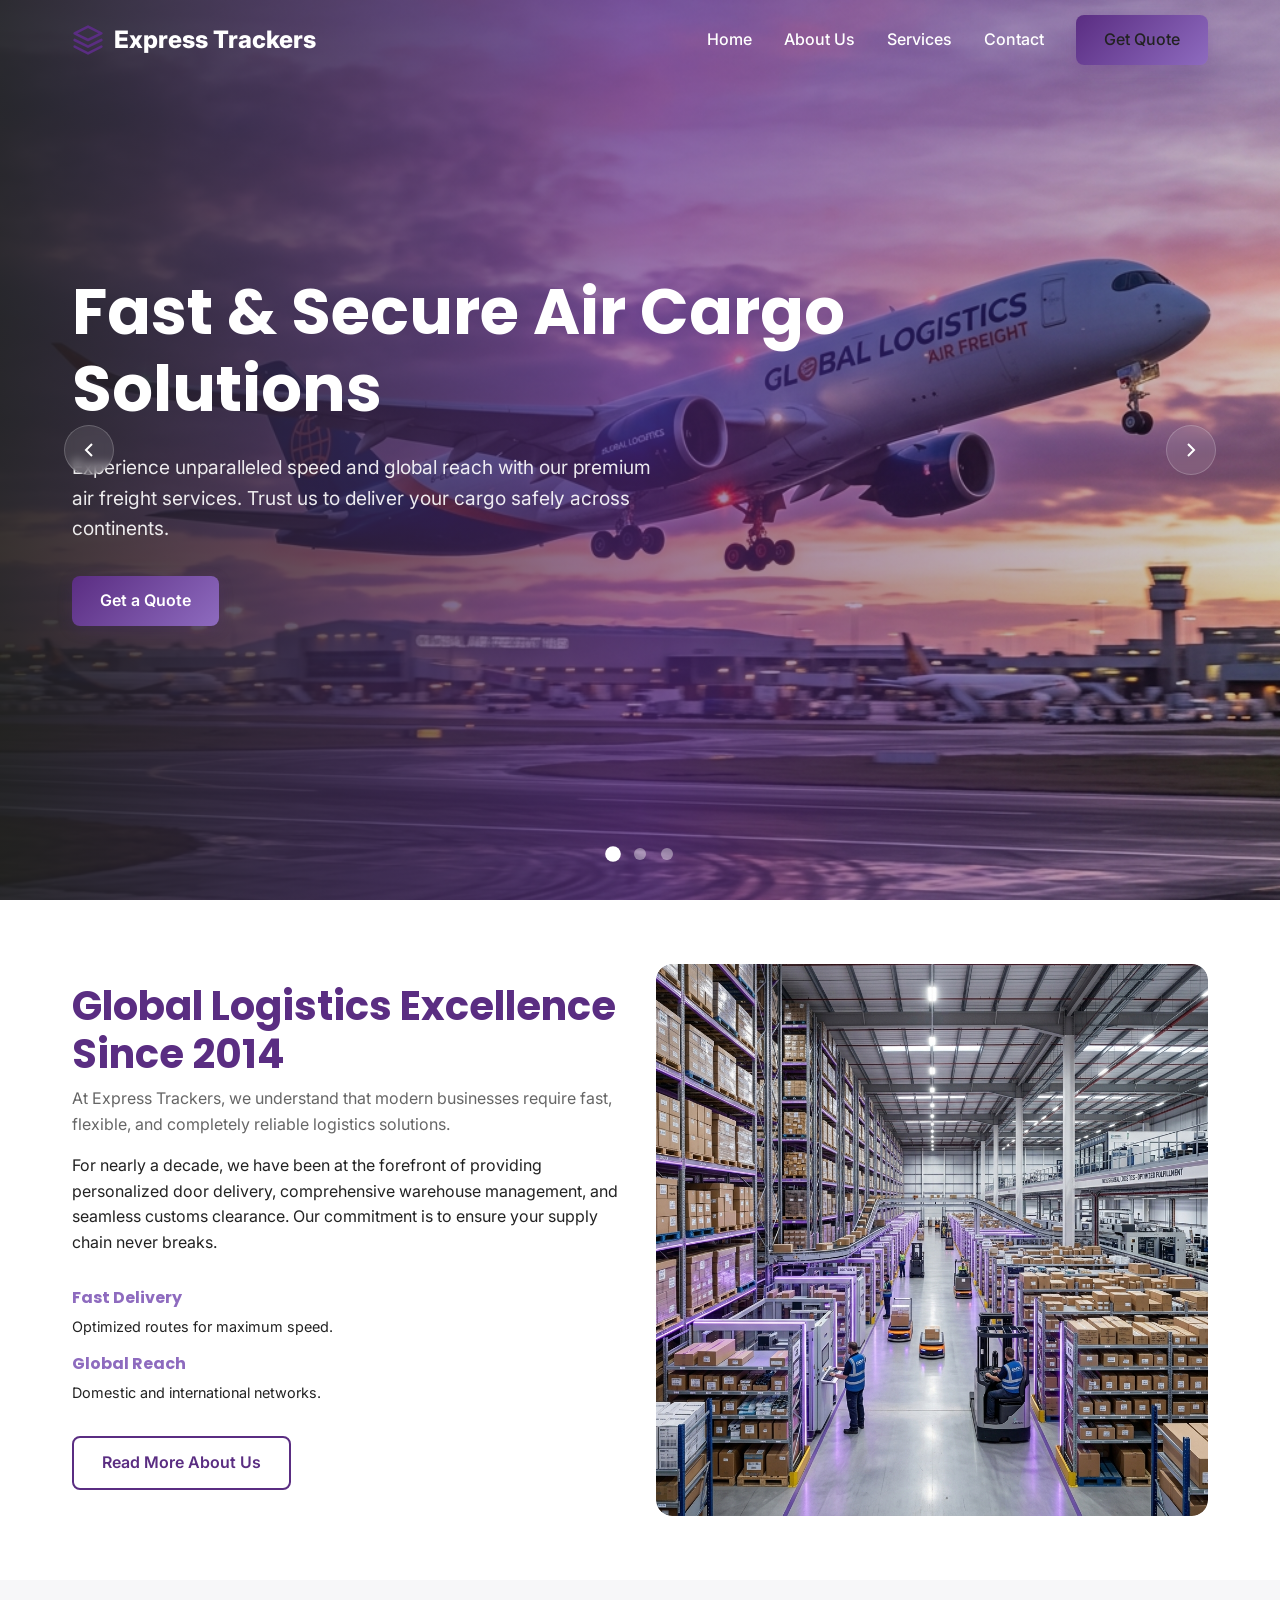
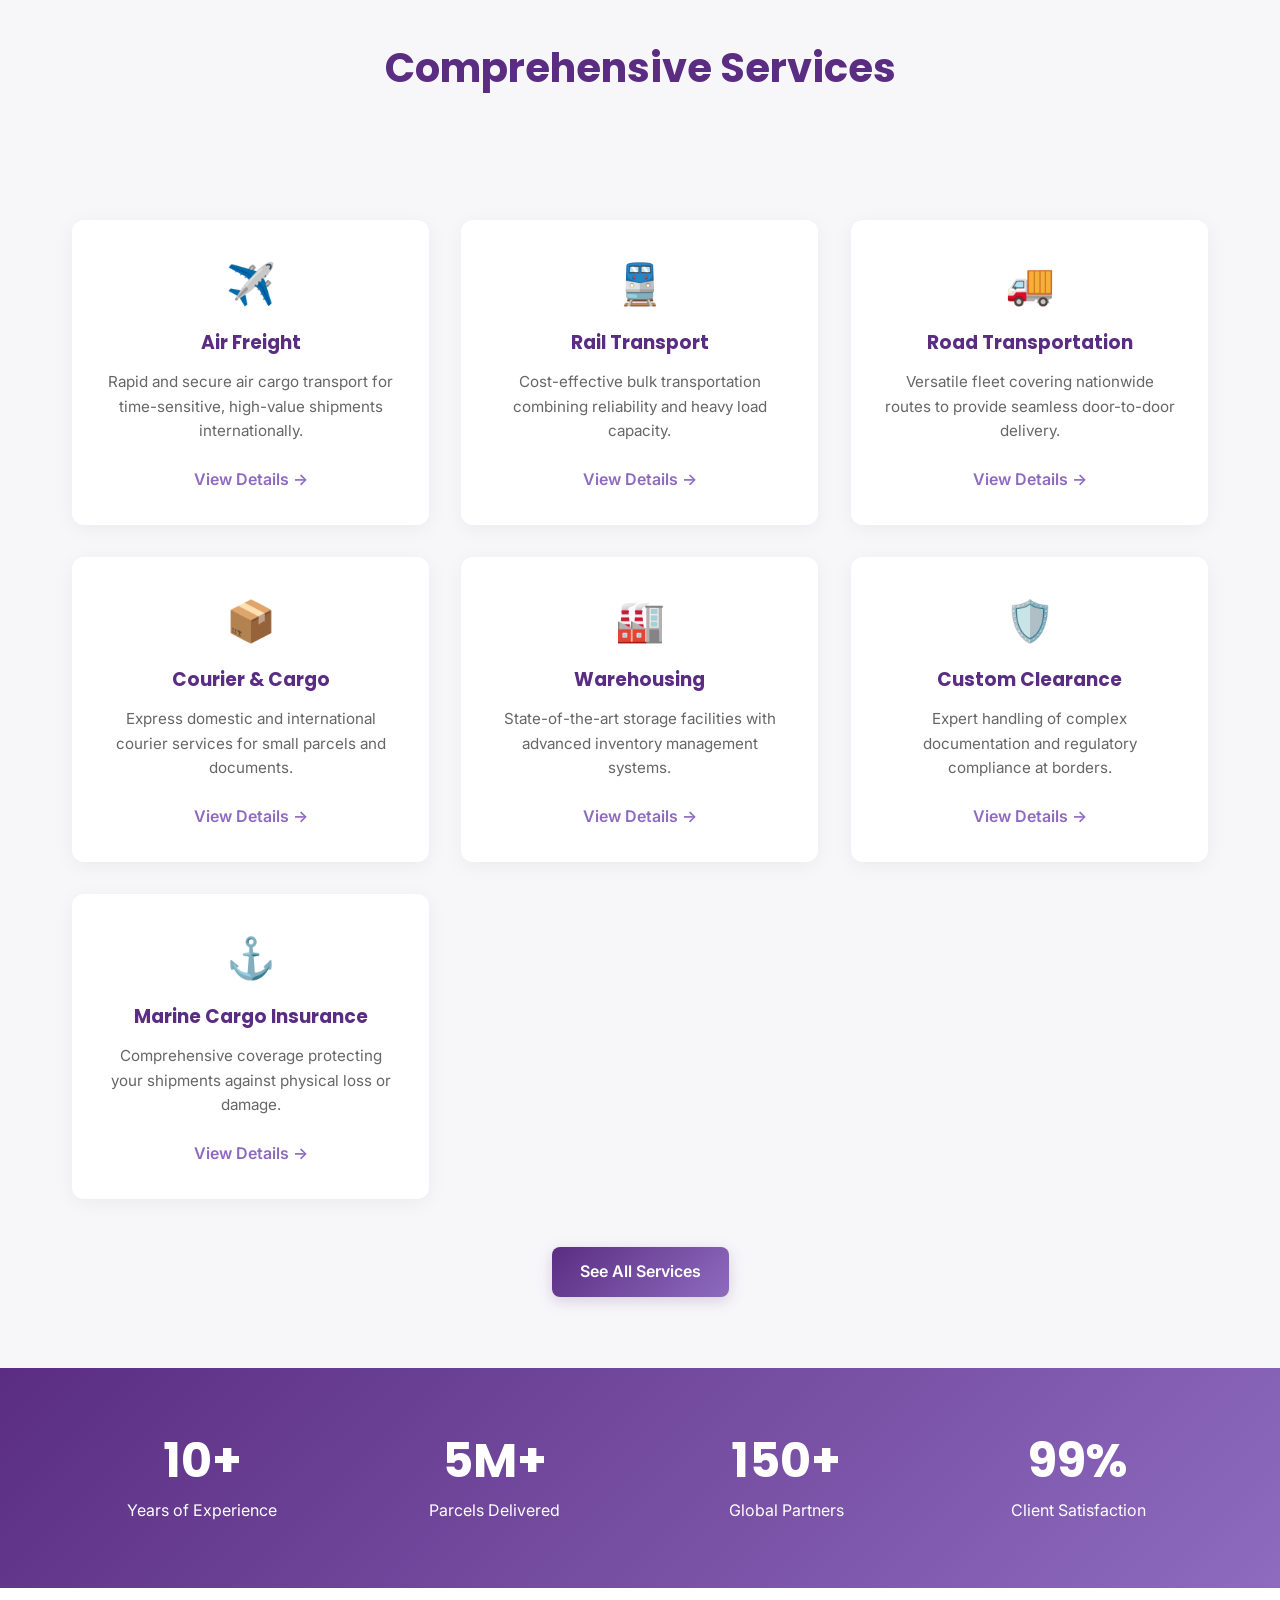
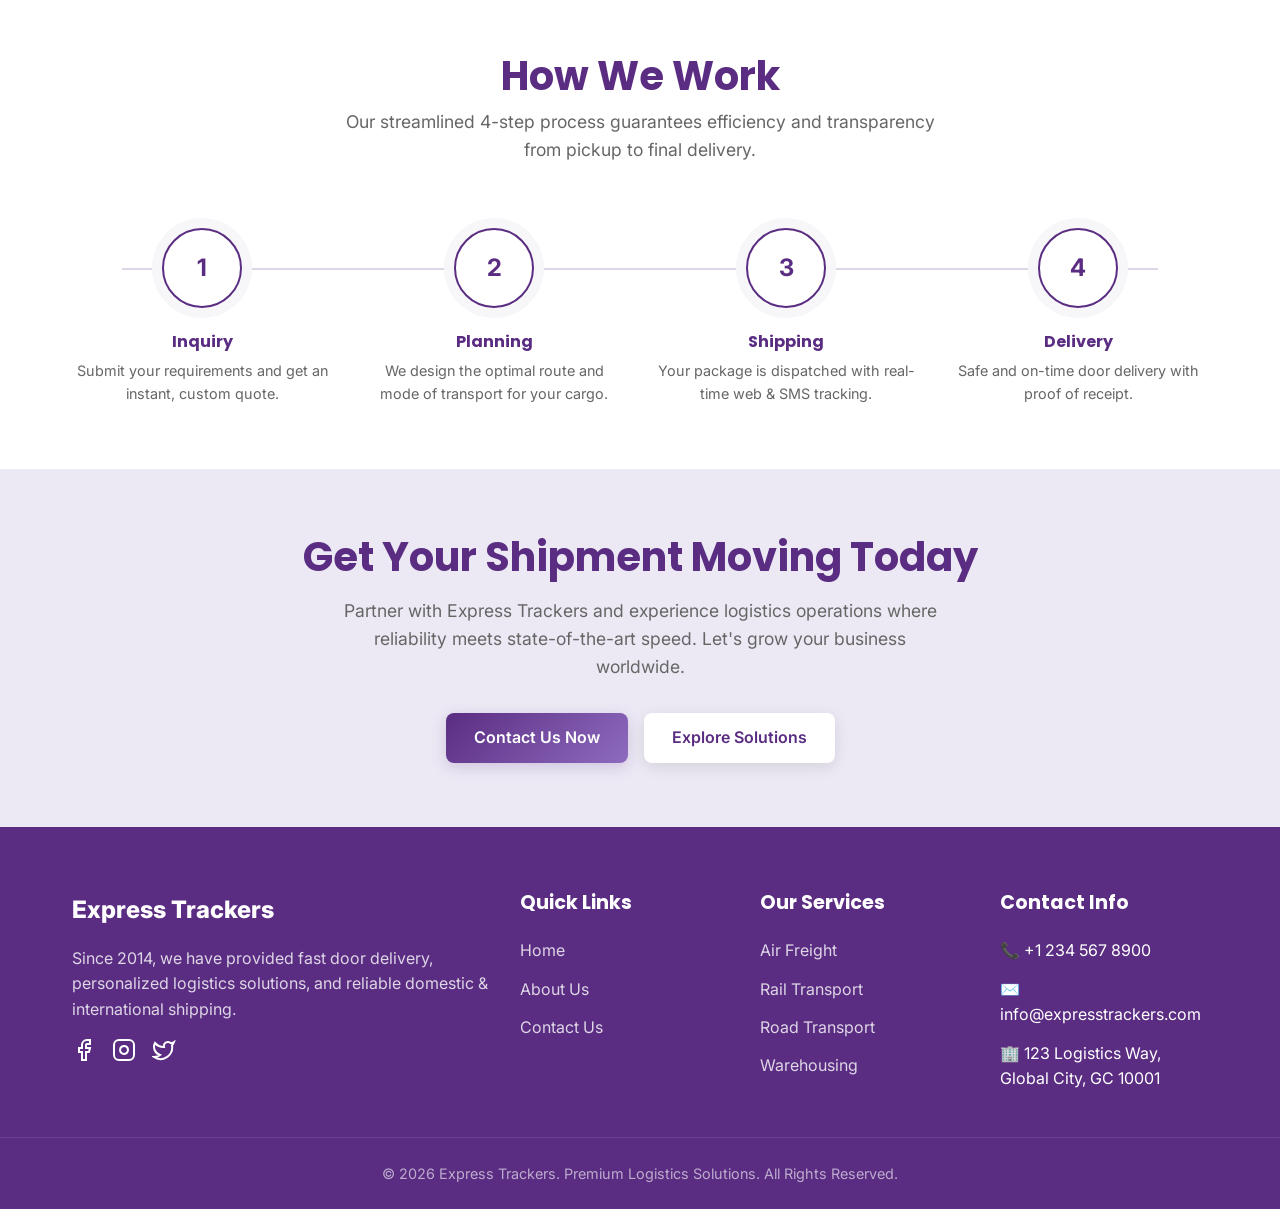
==== index.html @ b06d5b4d "feat: implement core design system, navigation, and scroll animation framework across new project pa" ====
<!DOCTYPE html>
<html lang="en">
<head>
    <meta charset="UTF-8">
    <meta name="viewport" content="width=device-width, initial-scale=1.0">
    <title>Express Trackers | Premium Logistics Solutions</title>
    <!-- CSS -->
    <link rel="stylesheet" href="css/design-system.css">
    <link rel="stylesheet" href="css/animations.css">
    <style>
        /* Home Specific Styles */
        .hero-section {
            position: relative;
            height: 100vh;
            min-height: 600px;
            overflow: hidden;
            background-color: var(--text-dark);
        }
        .hero-bg {
            position: absolute;
            top: 0;
            left: 0;
            width: 100%;
            height: 100%;
        }
        .hero-bg::after {
            content: '';
            position: absolute;
            top: 0;
            left: 0;
            width: 100%;
            height: 100%;
            background: linear-gradient(90deg, rgba(34, 34, 34, 0.9) 0%, rgba(90, 45, 130, 0.6) 50%, rgba(34, 34, 34, 0.2) 100%);
        }
        .hero-bg img {
            width: 100%;
            height: 100%;
            object-fit: cover;
        }
        .hero-content {
            position: relative;
            z-index: 10;
            height: 100%;
            display: flex;
            align-items: center;
            color: var(--white);
        }
        .hero-content h1 {
            font-size: 4rem;
            color: var(--white);
            margin-bottom: 1.5rem;
            max-width: 800px;
        }
        .hero-content p {
            font-size: 1.2rem;
            max-width: 600px;
            margin-bottom: 2rem;
            color: rgba(255,255,255,0.9);
        }
        .cta-group {
            display: flex;
            gap: 1rem;
        }
        /* Slider Controls */
        .slider-controls {
            position: absolute;
            bottom: 40px;
            left: 50%;
            transform: translateX(-50%);
            z-index: 20;
            display: flex;
            gap: 15px;
            align-items: center;
        }
        .slider-dot {
            width: 12px;
            height: 12px;
            border-radius: 50%;
            background: rgba(255, 255, 255, 0.4);
            cursor: pointer;
            transition: var(--transition);
        }
        .slider-dot.active, .slider-dot:hover {
            background: var(--white);
            transform: scale(1.3);
        }
        .slider-nav {
            position: absolute;
            top: 50%;
            transform: translateY(-50%);
            z-index: 20;
            width: 100%;
            display: flex;
            justify-content: space-between;
            padding: 0 5%;
            pointer-events: none;
        }
        .slider-nav button {
            pointer-events: auto;
            background: rgba(255, 255, 255, 0.1);
            backdrop-filter: blur(5px);
            border: 1px solid rgba(255,255,255,0.2);
            color: white;
            width: 50px;
            height: 50px;
            border-radius: 50%;
            cursor: pointer;
            display: flex;
            align-items: center;
            justify-content: center;
            transition: var(--transition);
        }
        .slider-nav button:hover {
            background: var(--primary);
            border-color: var(--primary);
        }
        /* Service Grid Override */
        .service-icon {
            font-size: 2.5rem;
            color: var(--secondary);
            margin-bottom: 1rem;
        }
        /* Process Section */
        .process-grid {
            display: grid;
            grid-template-columns: repeat(4, 1fr);
            gap: 2rem;
            position: relative;
        }
        .process-grid::before {
            content: '';
            position: absolute;
            top: 40px;
            left: 50px;
            right: 50px;
            height: 2px;
            background: rgba(90, 45, 130, 0.2);
            z-index: 0;
            display: none;
        }
        @media(min-width: 992px) { .process-grid::before { display: block; } }
        .process-step {
            position: relative;
            z-index: 1;
            text-align: center;
        }
        .process-num {
            width: 80px;
            height: 80px;
            background: var(--white);
            border: 2px solid var(--primary);
            color: var(--primary);
            border-radius: 50%;
            display: flex;
            align-items: center;
            justify-content: center;
            font-size: 1.5rem;
            font-weight: 700;
            margin: 0 auto 1.5rem;
            box-shadow: 0 0 0 10px var(--bg-color);
            transition: var(--transition);
        }
        .process-step:hover .process-num {
            background: var(--primary);
            color: var(--white);
            transform: scale(1.1);
        }
        
        /* Stats Section */
        .stats-section {
            background: var(--accent-gradient);
            color: var(--white);
            padding: 4rem 0;
        }
        .stat-item h3 {
            color: var(--white);
            font-size: 3rem;
            margin-bottom: 0.5rem;
        }
        
        /* Quick Track Bar */
        .quick-track {
            background: var(--white);
            border-radius: var(--radius-md);
            padding: 2rem;
            box-shadow: var(--shadow-hover);
            transform: translateY(-50%);
            position: relative;
            z-index: 100;
            display: flex;
            align-items: center;
            gap: 1.5rem;
            justify-content: space-between;
        }
        .quick-track-content { flex: 1; }
        .quick-track h3 { margin-bottom: 0; font-size: 1.5rem; }
        .quick-track-form {
            flex: 2;
            display: flex;
            gap: 1rem;
        }
        .quick-track-form input { margin-bottom: 0; }
        
        @media (max-width: 768px) {
            .hero-content h1 { font-size: 2.5rem; }
            .quick-track { flex-direction: column; transform: translateY(0); margin-top: 2rem; }
            .quick-track-form { width: 100%; flex-direction: column; }
            .process-grid { grid-template-columns: 1fr; }
        }
    </style>
</head>
<body class="home-page">

    <!-- Header injected by JS -->

    <!-- Hero Slider -->
    <section class="hero-section">
        <!-- Slide 1 -->
        <div class="hero-slide active">
            <div class="hero-bg">
                <img src="assets/hero_air.png" alt="Air Freight Cargo">
            </div>
            <div class="container hero-content">
                <div class="hero-text-box">
                    <h1>Fast & Secure Air Cargo Solutions</h1>
                    <p>Experience unparalleled speed and global reach with our premium air freight services. Trust us to deliver your cargo safely across continents.</p>
                    <div class="cta-group">
                        <a href="contact.html" class="btn btn-primary">Get a Quote</a>
                        <!-- <a href="tracking.html" class="btn btn-outline" style="color:white; border-color:white;">Track Shipment</a> -->
                    </div>
                </div>
            </div>
        </div>
        
        <!-- Slide 2 -->
        <div class="hero-slide">
            <div class="hero-bg">
                <img src="assets/hero_rail.png" alt="Rail Transport Container Train">
            </div>
            <div class="container hero-content">
                <div class="hero-text-box">
                    <h1>Efficient Rail Container Transport</h1>
                    <p>Cost-effective and sustainable bulk transport. Our extensive rail network ensures your goods reach their destination reliably.</p>
                    <div class="cta-group">
                        <a href="contact.html" class="btn btn-primary">Get a Quote</a>
                        <a href="services.html" class="btn btn-outline" style="color:white; border-color:white;">Our Services</a>
                    </div>
                </div>
            </div>
        </div>
        
        <!-- Slide 3 -->
        <div class="hero-slide">
            <div class="hero-bg">
                <img src="assets/hero_surface.png" alt="Fleet of Trucks">
            </div>
            <div class="container hero-content">
                <div class="hero-text-box">
                    <h1>Reliable Nationwide Road Delivery</h1>
                    <p>Modern fleets equipped with real-time tracking providing seamless door-to-door delivery across the country.</p>
                    <div class="cta-group">
                        <a href="contact.html" class="btn btn-primary">Get a Quote</a>
                        <a href="about.html" class="btn btn-outline" style="color:white; border-color:white;">Learn More</a>
                    </div>
                </div>
            </div>
        </div>

        <div class="slider-nav">
            <button class="slider-prev">
                <svg width="24" height="24" viewBox="0 0 24 24" fill="none" stroke="currentColor" stroke-width="2"><polyline points="15 18 9 12 15 6"></polyline></svg>
            </button>
            <button class="slider-next">
                <svg width="24" height="24" viewBox="0 0 24 24" fill="none" stroke="currentColor" stroke-width="2"><polyline points="9 18 15 12 9 6"></polyline></svg>
            </button>
        </div>

        <div class="slider-controls">
            <div class="slider-dot active"></div>
            <div class="slider-dot"></div>
            <div class="slider-dot"></div>
        </div>
    </section>

    <!-- Quick Track Section (Commented Out for Now)
    <div class="container">
        <div class="quick-track reveal fade-up">
            <div class="quick-track-content">
                <h3 style="color: var(--primary);">Track Your Shipment</h3>
                <p>Enter your Tracking ID to get real-time updates.</p>
            </div>
            <form action="tracking.html" method="GET" class="quick-track-form">
                <input type="text" name="id" class="form-control" placeholder="Enter Tracking Number e.g. ET123456789" required>
                <button type="submit" class="btn btn-primary">Track Now</button>
            </form>
        </div>
    </div>
    -->

    <!-- About Preview -->
    <section class="section section-bg-white" id="about">
        <div class="container grid grid-2" style="align-items: center;">
            <div class="reveal slide-in-left">
                <h2 class="section-title">Global Logistics Excellence Since 2014</h2>
                <p style="margin-bottom: 1rem; color: var(--text-muted);">At Express Trackers, we understand that modern businesses require fast, flexible, and completely reliable logistics solutions.</p>
                <p style="margin-bottom: 2rem;">For nearly a decade, we have been at the forefront of providing personalized door delivery, comprehensive warehouse management, and seamless customs clearance. Our commitment is to ensure your supply chain never breaks.</p>
                <div class="grid grid-2" style="margin-bottom: 2rem; gap: 1rem;">
                    <div>
                        <h4 style="color: var(--secondary); margin-bottom: 0.5rem;">Fast Delivery</h4>
                        <p style="font-size: 0.9rem;">Optimized routes for maximum speed.</p>
                    </div>
                    <div>
                        <h4 style="color: var(--secondary); margin-bottom: 0.5rem;">Global Reach</h4>
                        <p style="font-size: 0.9rem;">Domestic and international networks.</p>
                    </div>
                </div>
                <a href="about.html" class="btn btn-outline">Read More About Us</a>
            </div>
            <div class="reveal slide-in-right img-zoom-container" style="border-radius: var(--radius-lg);">
                <img src="assets/service_warehouse.png" alt="Warehouse Operations" style="border-radius: var(--radius-lg); box-shadow: var(--shadow-soft);">
            </div>
        </div>
    </section>

    <!-- Services Grid -->
    <section class="section" id="services">
        <div class="container text-center">
            <h2 class="section-title reveal fade-up">Comprehensive Services</h2>
            <p class="section-subtitle reveal fade-up">We offer a wide array of logistics solutions tailored to match the unique demands of your supply chain.</p>
            
            <div class="grid grid-3">
                <!-- Service Card 1 -->
                <div class="card hover-lift reveal fade-up delay-100">
                    <div class="service-icon">✈️</div>
                    <h3>Air Freight</h3>
                    <p style="color: var(--text-muted); margin-bottom: 1.5rem; font-size: 0.95rem;">Rapid and secure air cargo transport for time-sensitive, high-value shipments internationally.</p>
                    <a href="service-detail.html?service=air" style="color: var(--secondary); font-weight: 600;">View Details &rarr;</a>
                </div>
                <!-- Service Card 2 -->
                <div class="card hover-lift reveal fade-up delay-200">
                    <div class="service-icon">🚆</div>
                    <h3>Rail Transport</h3>
                    <p style="color: var(--text-muted); margin-bottom: 1.5rem; font-size: 0.95rem;">Cost-effective bulk transportation combining reliability and heavy load capacity.</p>
                    <a href="service-detail.html?service=rail" style="color: var(--secondary); font-weight: 600;">View Details &rarr;</a>
                </div>
                <!-- Service Card 3 -->
                <div class="card hover-lift reveal fade-up delay-300">
                    <div class="service-icon">🚚</div>
                    <h3>Road Transportation</h3>
                    <p style="color: var(--text-muted); margin-bottom: 1.5rem; font-size: 0.95rem;">Versatile fleet covering nationwide routes to provide seamless door-to-door delivery.</p>
                    <a href="service-detail.html?service=road" style="color: var(--secondary); font-weight: 600;">View Details &rarr;</a>
                </div>
                <!-- Service Card 4 -->
                <div class="card hover-lift reveal fade-up delay-100">
                    <div class="service-icon">📦</div>
                    <h3>Courier & Cargo</h3>
                    <p style="color: var(--text-muted); margin-bottom: 1.5rem; font-size: 0.95rem;">Express domestic and international courier services for small parcels and documents.</p>
                    <a href="service-detail.html?service=courier" style="color: var(--secondary); font-weight: 600;">View Details &rarr;</a>
                </div>
                <!-- Service Card 5 -->
                <div class="card hover-lift reveal fade-up delay-200">
                    <div class="service-icon">🏭</div>
                    <h3>Warehousing</h3>
                    <p style="color: var(--text-muted); margin-bottom: 1.5rem; font-size: 0.95rem;">State-of-the-art storage facilities with advanced inventory management systems.</p>
                    <a href="service-detail.html?service=warehousing" style="color: var(--secondary); font-weight: 600;">View Details &rarr;</a>
                </div>
                <!-- Service Card 6 -->
                <div class="card hover-lift reveal fade-up delay-300">
                    <div class="service-icon">🛡️</div>
                    <h3>Custom Clearance</h3>
                    <p style="color: var(--text-muted); margin-bottom: 1.5rem; font-size: 0.95rem;">Expert handling of complex documentation and regulatory compliance at borders.</p>
                    <a href="service-detail.html?service=customs" style="color: var(--secondary); font-weight: 600;">View Details &rarr;</a>
                </div>
                
                <!-- Service Card 7 -->
                <div class="card hover-lift reveal fade-up delay-100">
                    <div class="service-icon">⚓</div>
                    <h3>Marine Cargo Insurance</h3>
                    <p style="color: var(--text-muted); margin-bottom: 1.5rem; font-size: 0.95rem;">Comprehensive coverage protecting your shipments against physical loss or damage.</p>
                    <a href="service-detail.html?service=insurance" style="color: var(--secondary); font-weight: 600;">View Details &rarr;</a>
                </div>
            </div>
            
            <div class="reveal fade-up" style="margin-top: 3rem;">
                <a href="services.html" class="btn btn-primary">See All Services</a>
            </div>
        </div>
    </section>

    <!-- Stats Section -->
    <section class="stats-section text-center">
        <div class="container grid grid-4">
            <div class="stat-item reveal fade-up delay-100">
                <h3>10+</h3>
                <p>Years of Experience</p>
            </div>
            <div class="stat-item reveal fade-up delay-200">
                <h3>5M+</h3>
                <p>Parcels Delivered</p>
            </div>
            <div class="stat-item reveal fade-up delay-300">
                <h3>150+</h3>
                <p>Global Partners</p>
            </div>
            <div class="stat-item reveal fade-up delay-400">
                <h3>99%</h3>
                <p>Client Satisfaction</p>
            </div>
        </div>
    </section>

    <!-- Process -->
    <section class="section section-bg-white" id="process">
        <div class="container text-center">
            <h2 class="section-title reveal fade-up">How We Work</h2>
            <p class="section-subtitle reveal fade-up">Our streamlined 4-step process guarantees efficiency and transparency from pickup to final delivery.</p>
            
            <div class="process-grid">
                <div class="process-step reveal fade-up delay-100">
                    <div class="process-num">1</div>
                    <h4 style="margin-bottom: 0.5rem;">Inquiry</h4>
                    <p style="color: var(--text-muted); font-size: 0.9rem;">Submit your requirements and get an instant, custom quote.</p>
                </div>
                <div class="process-step reveal fade-up delay-200">
                    <div class="process-num">2</div>
                    <h4 style="margin-bottom: 0.5rem;">Planning</h4>
                    <p style="color: var(--text-muted); font-size: 0.9rem;">We design the optimal route and mode of transport for your cargo.</p>
                </div>
                <div class="process-step reveal fade-up delay-300">
                    <div class="process-num">3</div>
                    <h4 style="margin-bottom: 0.5rem;">Shipping</h4>
                    <p style="color: var(--text-muted); font-size: 0.9rem;">Your package is dispatched with real-time web & SMS tracking.</p>
                </div>
                <div class="process-step reveal fade-up delay-400">
                    <div class="process-num">4</div>
                    <h4 style="margin-bottom: 0.5rem;">Delivery</h4>
                    <p style="color: var(--text-muted); font-size: 0.9rem;">Safe and on-time door delivery with proof of receipt.</p>
                </div>
            </div>
        </div>
    </section>

    <!-- Final CTA -->
    <section class="section" style="background: rgba(142, 107, 191, 0.1);">
        <div class="container text-center reveal fade-up">
            <h2 style="font-size: 2.5rem; margin-bottom: 1rem;">Get Your Shipment Moving Today</h2>
            <p style="color: var(--text-muted); max-width: 600px; margin: 0 auto 2rem; font-size: 1.1rem;">
                Partner with Express Trackers and experience logistics operations where reliability meets state-of-the-art speed. Let's grow your business worldwide.
            </p>
            <div class="cta-group" style="justify-content: center;">
                <a href="contact.html" class="btn btn-primary">Contact Us Now</a>
                <a href="services.html" class="btn btn-white">Explore Solutions</a>
            </div>
        </div>
    </section>

    <!-- Scripts -->
    <script src="components/nav-footer.js"></script>
    <script src="js/animations.js"></script>
    <script src="js/slider.js"></script>
    <script src="js/main.js"></script>
</body>
</html>
---- css/design-system.css ----
/* css/design-system.css */

@import url('https://fonts.googleapis.com/css2?family=Inter:wght@300;400;500;600;700;800&family=Poppins:wght@400;500;600;700&display=swap');

:root {
  /* Colors */
  --primary: #5A2D82;
  --primary-light: #703c9d;
  --secondary: #8E6BBF;
  --bg-color: #F7F7F9;
  --text-dark: #222222;
  --text-muted: #666666;
  --white: #ffffff;
  --accent-gradient: linear-gradient(135deg, #5A2D82, #8E6BBF);
  
  /* Layout & Spacing */
  --container-width: 1200px;
  --spacing-sm: 0.5rem;
  --spacing-md: 1rem;
  --spacing-lg: 2rem;
  --spacing-xl: 4rem;
  --radius-sm: 8px;
  --radius-md: 12px;
  --radius-lg: 16px;
  
  /* Shadows & Transitions */
  --shadow-soft: 0 4px 20px rgba(0, 0, 0, 0.05);
  --shadow-hover: 0 10px 30px rgba(90, 45, 130, 0.15);
  --transition: all 0.3s cubic-bezier(0.25, 0.8, 0.25, 1);
}

/* Base Reset */
* {
  margin: 0;
  padding: 0;
  box-sizing: border-box;
}

body {
  font-family: 'Inter', sans-serif;
  color: var(--text-dark);
  background-color: var(--bg-color);
  line-height: 1.6;
}

h1, h2, h3, h4, h5, h6 {
  font-family: 'Poppins', sans-serif;
  font-weight: 700;
  line-height: 1.2;
  margin-bottom: var(--spacing-md);
  color: var(--primary);
}

a {
  text-decoration: none;
  color: inherit;
  transition: var(--transition);
}

ul {
  list-style: none;
}

img {
  max-width: 100%;
  height: auto;
  display: block;
}

/* Layout Utilities */
.container {
  max-width: var(--container-width);
  margin: 0 auto;
  padding: 0 var(--spacing-lg);
}

.section {
  padding: var(--spacing-xl) 0;
}

.section-bg-white {
  background-color: var(--white);
}

.text-center {
  text-align: center;
}

/* Typography Utilities */
.section-title {
  font-size: 2.5rem;
  margin-bottom: var(--spacing-sm);
  position: relative;
  display: inline-block;
}

.section-subtitle {
  color: var(--text-muted);
  font-size: 1.1rem;
  max-width: 600px;
  margin: 0 auto var(--spacing-xl);
}

/* Components */
.btn {
  display: inline-block;
  padding: 12px 28px;
  border-radius: var(--radius-sm);
  font-weight: 600;
  font-family: 'Inter', sans-serif;
  cursor: pointer;
  transition: var(--transition);
  border: none;
  text-align: center;
}

.btn-primary {
  background: var(--accent-gradient);
  color: var(--white);
  box-shadow: 0 4px 15px rgba(90, 45, 130, 0.2);
}

.btn-primary:hover {
  transform: translateY(-2px);
  box-shadow: 0 8px 25px rgba(90, 45, 130, 0.3);
}

.btn-outline {
  background: transparent;
  color: var(--primary);
  border: 2px solid var(--primary);
}

.btn-outline:hover {
  background: var(--primary);
  color: var(--white);
}

.btn-white {
  background: var(--white);
  color: var(--primary);
  box-shadow: 0 4px 15px rgba(0, 0, 0, 0.1);
}

.btn-white:hover {
  transform: translateY(-2px);
  box-shadow: 0 8px 25px rgba(0, 0, 0, 0.15);
}

/* Cards */
.card {
  background: var(--white);
  border-radius: var(--radius-md);
  padding: var(--spacing-lg);
  box-shadow: var(--shadow-soft);
  transition: var(--transition);
  height: max-content;
}

.card:hover {
  transform: translateY(-5px);
  box-shadow: var(--shadow-hover);
}

/* Form Elements */
.form-control {
  width: 100%;
  padding: 14px 20px;
  border: 1px solid #e0e0e0;
  border-radius: var(--radius-sm);
  font-family: 'Inter', sans-serif;
  font-size: 1rem;
  transition: var(--transition);
  background: var(--bg-color);
}

.form-control:focus {
  outline: none;
  border-color: var(--secondary);
  box-shadow: 0 0 0 3px rgba(142, 107, 191, 0.1);
  background: var(--white);
}

/* Grid System */
.grid {
  display: grid;
  gap: var(--spacing-lg);
}

.grid-2 { grid-template-columns: repeat(auto-fit, minmax(300px, 1fr)); }
.grid-3 { grid-template-columns: repeat(auto-fit, minmax(280px, 1fr)); }
.grid-4 { grid-template-columns: repeat(auto-fit, minmax(240px, 1fr)); }

/* Header & Nav */
header {
  position: fixed;
  top: 0;
  left: 0;
  width: 100%;
  z-index: 1000;
  transition: var(--transition);
  background: var(--white);
  backdrop-filter: blur(10px);
  box-shadow: var(--shadow-soft);
}

.nav-container {
  display: flex;
  justify-content: space-between;
  align-items: center;
  height: 80px;
}

.logo {
  font-size: 1.5rem;
  font-weight: 800;
  color: var(--primary);
  display: flex;
  align-items: center;
  gap: 10px;
}

.nav-links {
  display: flex;
  gap: 2rem;
  align-items: center;
}

.nav-links a {
  font-weight: 500;
  color: var(--text-dark);
}

.nav-links a:hover, .nav-links a.active {
  color: var(--primary);
}

.mobile-menu-btn {
  display: none;
  font-size: 1.5rem;
  cursor: pointer;
  color: var(--primary);
}

/* Footer */
footer {
  background-color: var(--primary);
  color: var(--white);
  padding: var(--spacing-xl) 0 0;
}

.footer-grid {
  display: grid;
  grid-template-columns: 2fr 1fr 1fr 1fr;
  gap: 2rem;
  margin-bottom: 2rem;
}

.footer-col h4 {
  color: var(--white);
  margin-bottom: 1.5rem;
  font-size: 1.2rem;
}

.footer-col p {
  color: rgba(255,255,255,0.8);
  margin-bottom: 1rem;
}

.footer-links li {
  margin-bottom: 0.8rem;
}

.footer-links a {
  color: rgba(255,255,255,0.8);
}

.footer-links a:hover {
  color: var(--white);
  padding-left: 5px;
}

.footer-bottom {
  text-align: center;
  padding: 1.5rem 0;
  border-top: 1px solid rgba(255,255,255,0.1);
  color: rgba(255,255,255,0.6);
  font-size: 0.9rem;
}

/* Navigation tweaks for dark hero sections */
body.home-page header:not(.scrolled) {
  background: transparent !important;
  box-shadow: none !important;
  backdrop-filter: none !important;
}
body.home-page header:not(.scrolled) .nav-links a:not(.btn) {
  color: var(--white) !important;
}
body.home-page header:not(.scrolled) .logo {
  color: var(--white) !important;
}
body.home-page header:not(.scrolled) .mobile-menu-btn {
  color: var(--white) !important;
}

/* Explicitly enforce scrolled state */
header.scrolled {
  background-color: var(--white) !important;
  box-shadow: var(--shadow-soft) !important;
}
body.home-page header.scrolled .nav-links a:not(.btn) {
  color: var(--text-dark) !important;
}
body.home-page header.scrolled .nav-links a:not(.btn):hover {
  color: var(--primary) !important;
}
body.home-page header.scrolled .logo {
  color: var(--primary) !important;
}
body.home-page header.scrolled .mobile-menu-btn {
  color: var(--primary) !important;
}

/* Responsive */
@media (max-width: 992px) {
  .footer-grid { grid-template-columns: 1fr 1fr; }
}

@media (max-width: 768px) {
  .nav-links {
    position: fixed;
    top: 80px;
    left: -100%;
    width: 100%;
    height: calc(100vh - 80px);
    background: var(--white);
    flex-direction: column;
    align-items: center;
    justify-content: center;
    transition: 0.4s ease;
    gap: 2rem;
    font-size: 1.2rem;
  }
  .nav-links.active { left: 0; }
  .mobile-menu-btn { display: block; }
  .footer-grid { grid-template-columns: 1fr; }
}
---- css/animations.css ----
/* css/animations.css */

/* Reveal Animations */
.reveal {
  opacity: 0;
  visibility: hidden;
  will-change: opacity, transform;
}

.reveal.active {
  opacity: 1;
  visibility: visible;
}

.fade-up {
  transform: translateY(40px);
  transition: opacity 0.8s cubic-bezier(0.25, 0.8, 0.25, 1), 
              transform 0.8s cubic-bezier(0.25, 0.8, 0.25, 1);
}

.fade-up.active {
  transform: translateY(0);
}

.slide-in-left {
  transform: translateX(-40px);
  transition: opacity 0.8s cubic-bezier(0.25, 0.8, 0.25, 1), 
              transform 0.8s cubic-bezier(0.25, 0.8, 0.25, 1);
}

.slide-in-left.active {
  transform: translateX(0);
}

.slide-in-right {
  transform: translateX(40px);
  transition: opacity 0.8s cubic-bezier(0.25, 0.8, 0.25, 1), 
              transform 0.8s cubic-bezier(0.25, 0.8, 0.25, 1);
}

.slide-in-right.active {
  transform: translateX(0);
}

/* Add delays for grid items */
.delay-100 { transition-delay: 100ms; }
.delay-200 { transition-delay: 200ms; }
.delay-300 { transition-delay: 300ms; }
.delay-400 { transition-delay: 400ms; }
.delay-500 { transition-delay: 500ms; }

/* Float Animation */
@keyframes float {
  0% { transform: translateY(0px); }
  50% { transform: translateY(-15px); }
  100% { transform: translateY(0px); }
}

.animate-float {
  animation: float 6s ease-in-out infinite;
}

/* Button Ripple & Glow Hover */
.btn {
  position: relative;
  overflow: hidden;
}

.btn::after {
  content: '';
  position: absolute;
  top: 50%;
  left: 50%;
  width: 5px;
  height: 5px;
  background: rgba(255, 255, 255, 0.5);
  opacity: 0;
  border-radius: 100%;
  transform: scale(1, 1) translate(-50%, -50%);
  transform-origin: 50% 50%;
}

@keyframes ripple {
  0% {
    transform: scale(0, 0);
    opacity: 0.5;
  }
  100% {
    transform: scale(100, 100);
    opacity: 0;
  }
}

.btn:active::after {
  animation: ripple 0.6s ease-out;
}

/* Hero Slider Animations */
@keyframes zoomInOut {
  0% { transform: scale(1); }
  50% { transform: scale(1.05); }
  100% { transform: scale(1); }
}

.hero-slide {
  position: absolute;
  top: 0;
  left: 0;
  width: 100%;
  height: 100%;
  opacity: 0;
  transition: opacity 0.8s ease-in-out;
  z-index: 1;
}

.hero-slide.active {
  opacity: 1;
  z-index: 2;
}

.hero-slide.active .hero-bg img {
  animation: zoomInOut 10s ease-in-out infinite;
}

.hero-content h1, .hero-content p, .hero-content .cta-group {
  opacity: 0;
  transform: translateY(30px);
  transition: all 0.8s cubic-bezier(0.25, 0.8, 0.25, 1);
}

.hero-slide.active .hero-content h1 {
  opacity: 1;
  transform: translateY(0);
  transition-delay: 0.2s;
}

.hero-slide.active .hero-content p {
  opacity: 1;
  transform: translateY(0);
  transition-delay: 0.4s;
}

.hero-slide.active .hero-content .cta-group {
  opacity: 1;
  transform: translateY(0);
  transition-delay: 0.6s;
}

/* Card Hover List Effect */
.hover-lift {
  transition: transform 0.3s ease, box-shadow 0.3s ease;
}

.hover-lift:hover {
  transform: translateY(-8px);
  box-shadow: 0 15px 30px rgba(90, 45, 130, 0.15);
}

/* Image Scale on Hover (for service cards) */
.img-zoom-container {
  overflow: hidden;
  border-radius: var(--radius-sm);
}

.img-zoom-container img {
  transition: transform 0.5s ease;
}

.card:hover .img-zoom-container img {
  transform: scale(1.1);
}
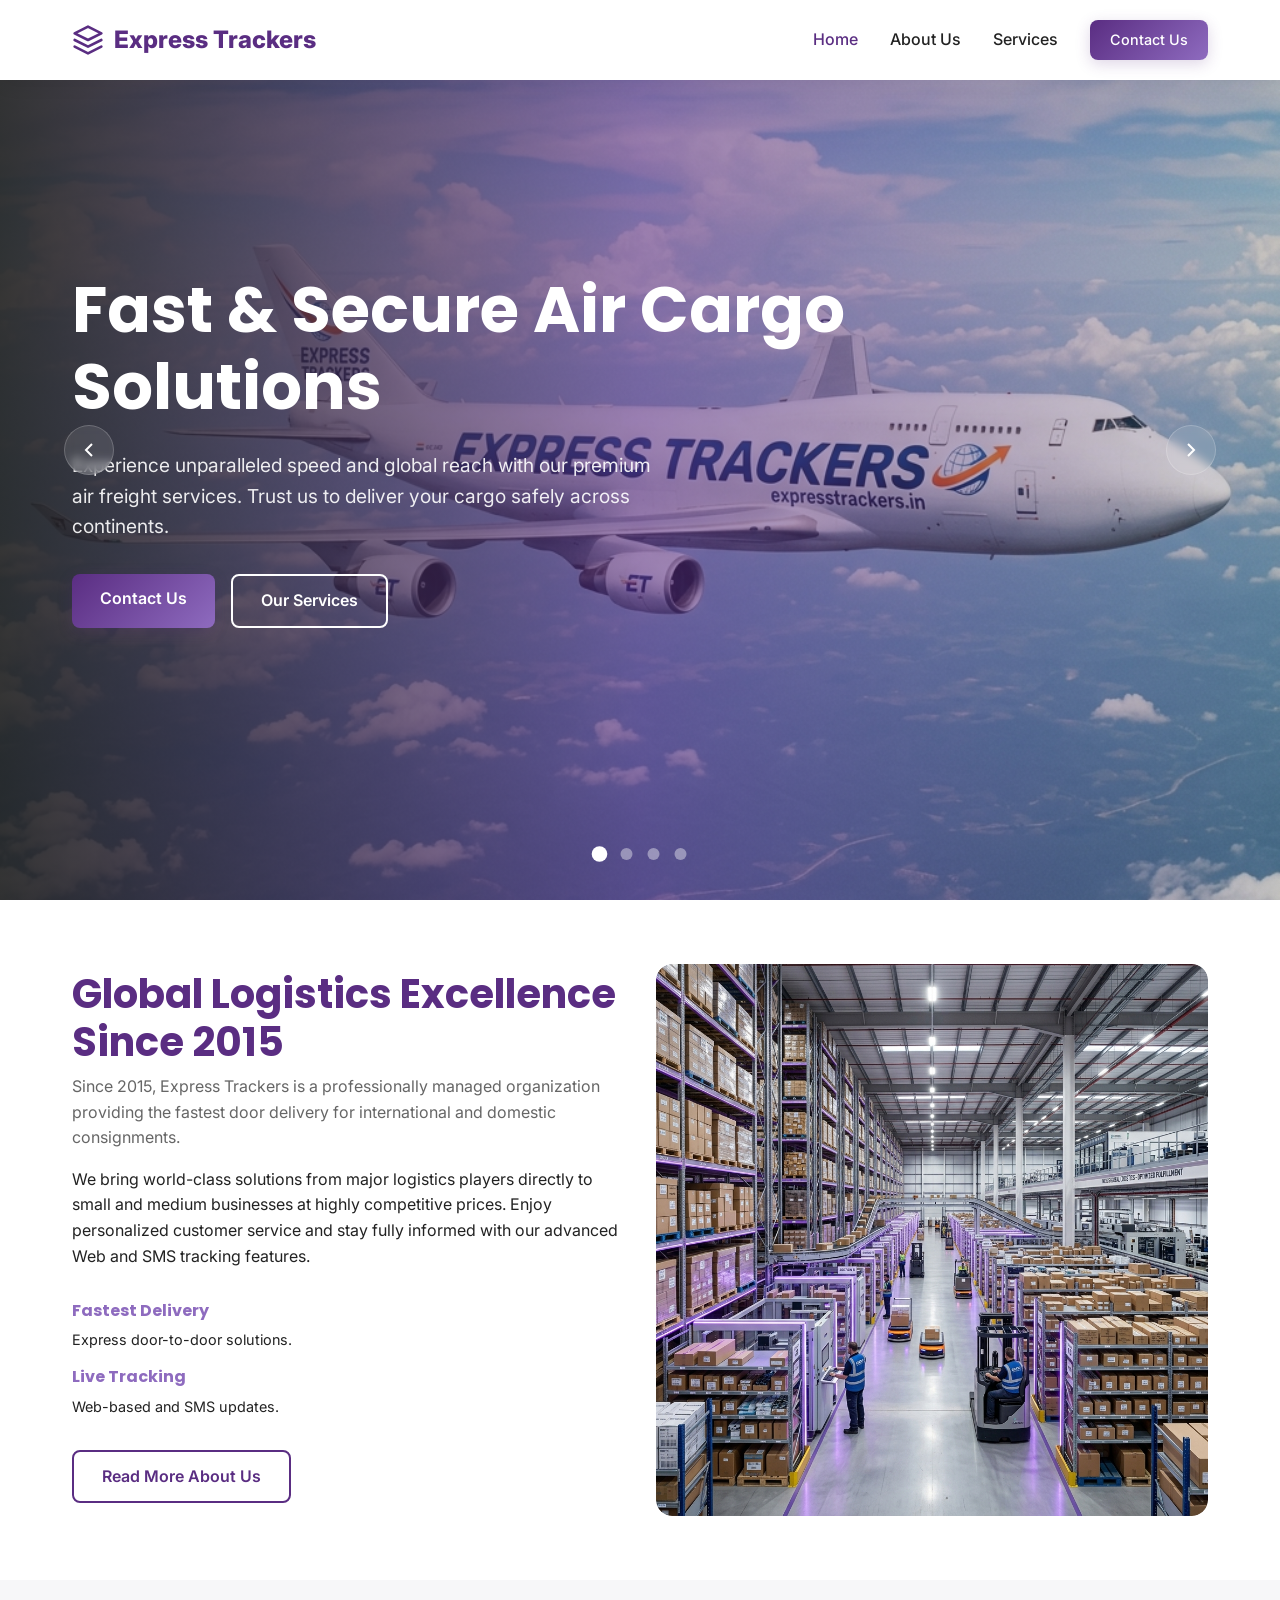
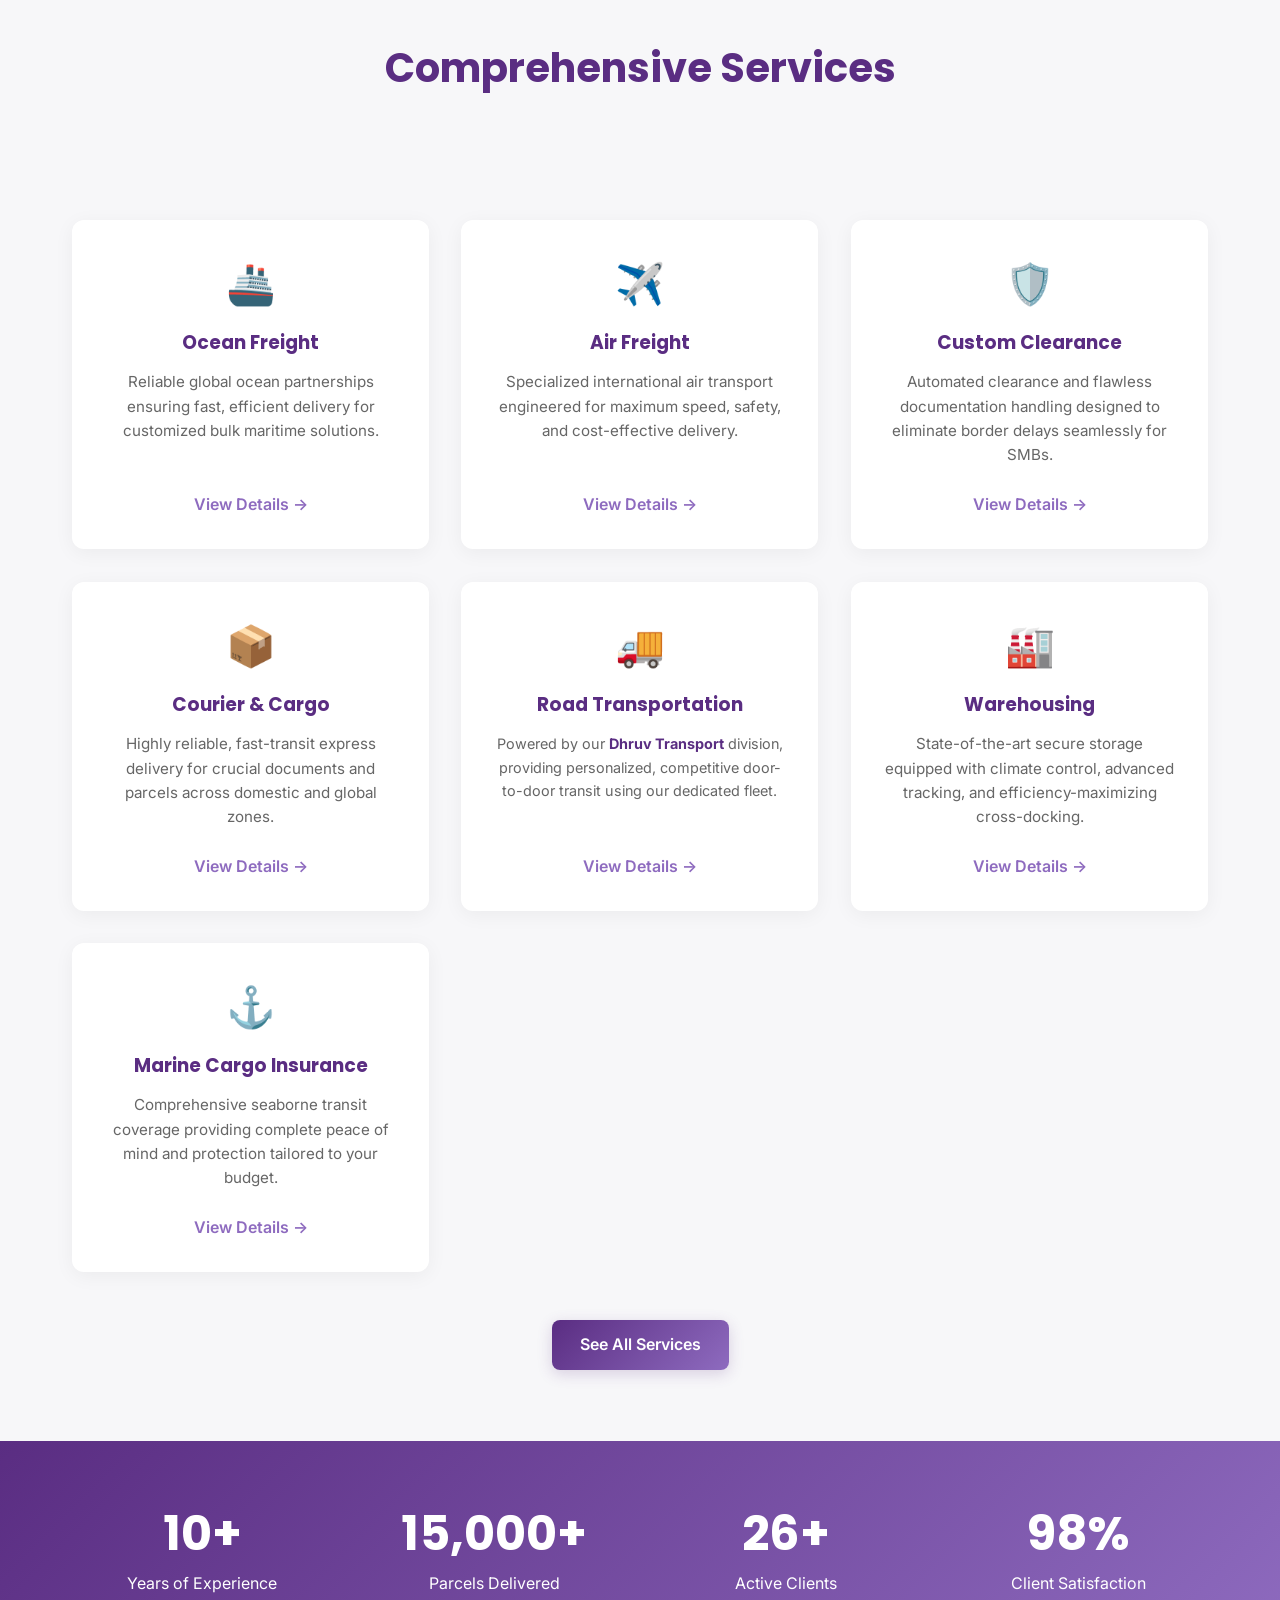
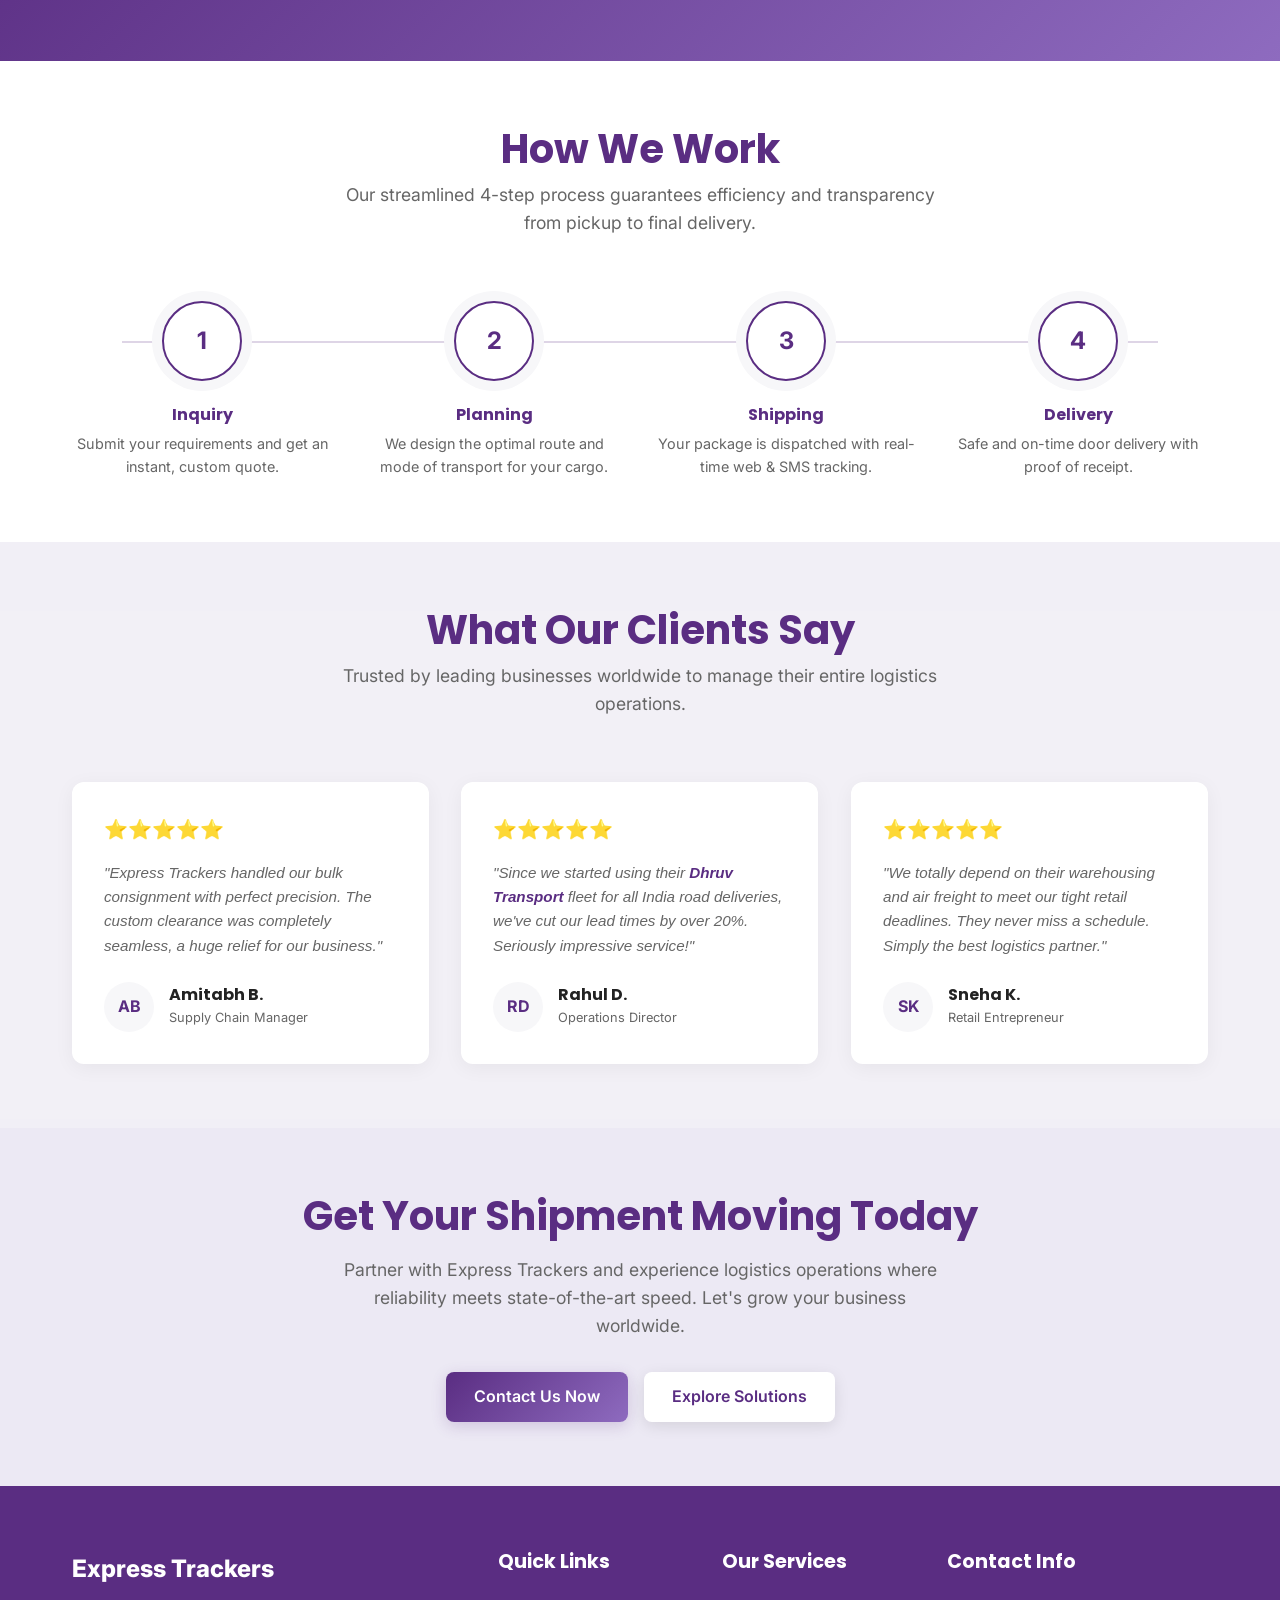
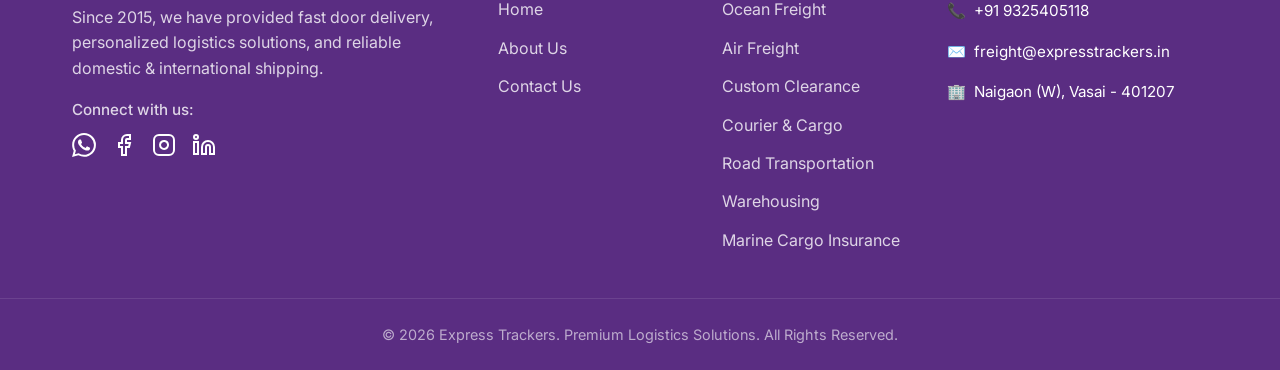
==== commit c0d21a0f: "feat: update contact information, add social links, and improve layout formatting across site pages" ====
--- a/index.html
+++ b/index.html
@@ -1,5 +1,6 @@
 <!DOCTYPE html>
 <html lang="en">
+
 <head>
     <meta charset="UTF-8">
     <meta name="viewport" content="width=device-width, initial-scale=1.0">
@@ -16,6 +17,7 @@
             overflow: hidden;
             background-color: var(--text-dark);
         }
+
         .hero-bg {
             position: absolute;
             top: 0;
@@ -23,6 +25,7 @@
             width: 100%;
             height: 100%;
         }
+
         .hero-bg::after {
             content: '';
             position: absolute;
@@ -32,11 +35,13 @@
             height: 100%;
             background: linear-gradient(90deg, rgba(34, 34, 34, 0.9) 0%, rgba(90, 45, 130, 0.6) 50%, rgba(34, 34, 34, 0.2) 100%);
         }
+
         .hero-bg img {
             width: 100%;
             height: 100%;
             object-fit: cover;
         }
+
         .hero-content {
             position: relative;
             z-index: 10;
@@ -45,22 +50,26 @@
             align-items: center;
             color: var(--white);
         }
+
         .hero-content h1 {
             font-size: 4rem;
             color: var(--white);
             margin-bottom: 1.5rem;
             max-width: 800px;
         }
+
         .hero-content p {
             font-size: 1.2rem;
             max-width: 600px;
             margin-bottom: 2rem;
-            color: rgba(255,255,255,0.9);
-        }
+            color: rgba(255, 255, 255, 0.9);
+        }
+
         .cta-group {
             display: flex;
             gap: 1rem;
         }
+
         /* Slider Controls */
         .slider-controls {
             position: absolute;
@@ -72,6 +81,7 @@
             gap: 15px;
             align-items: center;
         }
+
         .slider-dot {
             width: 12px;
             height: 12px;
@@ -80,10 +90,13 @@
             cursor: pointer;
             transition: var(--transition);
         }
-        .slider-dot.active, .slider-dot:hover {
+
+        .slider-dot.active,
+        .slider-dot:hover {
             background: var(--white);
             transform: scale(1.3);
         }
+
         .slider-nav {
             position: absolute;
             top: 50%;
@@ -95,11 +108,12 @@
             padding: 0 5%;
             pointer-events: none;
         }
+
         .slider-nav button {
             pointer-events: auto;
             background: rgba(255, 255, 255, 0.1);
             backdrop-filter: blur(5px);
-            border: 1px solid rgba(255,255,255,0.2);
+            border: 1px solid rgba(255, 255, 255, 0.2);
             color: white;
             width: 50px;
             height: 50px;
@@ -110,16 +124,19 @@
             justify-content: center;
             transition: var(--transition);
         }
+
         .slider-nav button:hover {
             background: var(--primary);
             border-color: var(--primary);
         }
+
         /* Service Grid Override */
         .service-icon {
             font-size: 2.5rem;
             color: var(--secondary);
             margin-bottom: 1rem;
         }
+
         /* Process Section */
         .process-grid {
             display: grid;
@@ -127,6 +144,7 @@
             gap: 2rem;
             position: relative;
         }
+
         .process-grid::before {
             content: '';
             position: absolute;
@@ -138,12 +156,19 @@
             z-index: 0;
             display: none;
         }
-        @media(min-width: 992px) { .process-grid::before { display: block; } }
+
+        @media(min-width: 992px) {
+            .process-grid::before {
+                display: block;
+            }
+        }
+
         .process-step {
             position: relative;
             z-index: 1;
             text-align: center;
         }
+
         .process-num {
             width: 80px;
             height: 80px;
@@ -160,24 +185,26 @@
             box-shadow: 0 0 0 10px var(--bg-color);
             transition: var(--transition);
         }
+
         .process-step:hover .process-num {
             background: var(--primary);
             color: var(--white);
             transform: scale(1.1);
         }
-        
+
         /* Stats Section */
         .stats-section {
             background: var(--accent-gradient);
             color: var(--white);
             padding: 4rem 0;
         }
+
         .stat-item h3 {
             color: var(--white);
             font-size: 3rem;
             margin-bottom: 0.5rem;
         }
-        
+
         /* Quick Track Bar */
         .quick-track {
             background: var(--white);
@@ -192,23 +219,49 @@
             gap: 1.5rem;
             justify-content: space-between;
         }
-        .quick-track-content { flex: 1; }
-        .quick-track h3 { margin-bottom: 0; font-size: 1.5rem; }
+
+        .quick-track-content {
+            flex: 1;
+        }
+
+        .quick-track h3 {
+            margin-bottom: 0;
+            font-size: 1.5rem;
+        }
+
         .quick-track-form {
             flex: 2;
             display: flex;
             gap: 1rem;
         }
-        .quick-track-form input { margin-bottom: 0; }
-        
+
+        .quick-track-form input {
+            margin-bottom: 0;
+        }
+
         @media (max-width: 768px) {
-            .hero-content h1 { font-size: 2.5rem; }
-            .quick-track { flex-direction: column; transform: translateY(0); margin-top: 2rem; }
-            .quick-track-form { width: 100%; flex-direction: column; }
-            .process-grid { grid-template-columns: 1fr; }
+            .hero-content h1 {
+                font-size: 2.5rem;
+            }
+
+            .quick-track {
+                flex-direction: column;
+                transform: translateY(0);
+                margin-top: 2rem;
+            }
+
+            .quick-track-form {
+                width: 100%;
+                flex-direction: column;
+            }
+
+            .process-grid {
+                grid-template-columns: 1fr;
+            }
         }
     </style>
 </head>
+
 <body class="home-page">
 
     <!-- Header injected by JS -->
@@ -223,15 +276,17 @@
             <div class="container hero-content">
                 <div class="hero-text-box">
                     <h1>Fast & Secure Air Cargo Solutions</h1>
-                    <p>Experience unparalleled speed and global reach with our premium air freight services. Trust us to deliver your cargo safely across continents.</p>
+                    <p>Experience unparalleled speed and global reach with our premium air freight services. Trust us to
+                        deliver your cargo safely across continents.</p>
                     <div class="cta-group">
-                        <a href="contact.html" class="btn btn-primary">Get a Quote</a>
-                        <!-- <a href="tracking.html" class="btn btn-outline" style="color:white; border-color:white;">Track Shipment</a> -->
-                    </div>
-                </div>
-            </div>
-        </div>
-        
+                        <a href="contact.html" class="btn btn-primary">Contact Us</a>
+                        <a href="services.html" class="btn btn-outline" style="color:white; border-color:white;">Our
+                            Services</a>
+                    </div>
+                </div>
+            </div>
+        </div>
+
         <!-- Slide 2 -->
         <div class="hero-slide">
             <div class="hero-bg">
@@ -240,15 +295,17 @@
             <div class="container hero-content">
                 <div class="hero-text-box">
                     <h1>Efficient Rail Container Transport</h1>
-                    <p>Cost-effective and sustainable bulk transport. Our extensive rail network ensures your goods reach their destination reliably.</p>
+                    <p>Cost-effective and highly sustainable bulk transport options. Our extensive rail network ensures
+                        your goods easily reach their final node reliably.</p>
                     <div class="cta-group">
-                        <a href="contact.html" class="btn btn-primary">Get a Quote</a>
-                        <a href="services.html" class="btn btn-outline" style="color:white; border-color:white;">Our Services</a>
-                    </div>
-                </div>
-            </div>
-        </div>
-        
+                        <a href="contact.html" class="btn btn-primary">Contact Us</a>
+                        <a href="services.html" class="btn btn-outline" style="color:white; border-color:white;">Our
+                            Services</a>
+                    </div>
+                </div>
+            </div>
+        </div>
+
         <!-- Slide 3 -->
         <div class="hero-slide">
             <div class="hero-bg">
@@ -257,10 +314,31 @@
             <div class="container hero-content">
                 <div class="hero-text-box">
                     <h1>Reliable Nationwide Road Delivery</h1>
-                    <p>Modern fleets equipped with real-time tracking providing seamless door-to-door delivery across the country.</p>
+                    <p>Modern fleets fully equipped with real-time tracking modules to provide seamless door-to-door
+                        delivery operations anywhere across the country.</p>
                     <div class="cta-group">
-                        <a href="contact.html" class="btn btn-primary">Get a Quote</a>
-                        <a href="about.html" class="btn btn-outline" style="color:white; border-color:white;">Learn More</a>
+                        <a href="contact.html" class="btn btn-primary">Contact Us</a>
+                        <a href="services.html" class="btn btn-outline" style="color:white; border-color:white;">Our
+                            Services</a>
+                    </div>
+                </div>
+            </div>
+        </div>
+
+        <!-- Slide 4 -->
+        <div class="hero-slide">
+            <div class="hero-bg">
+                <img src="assets/hero_ocean.png" alt="Ocean Freight Trade">
+            </div>
+            <div class="container hero-content">
+                <div class="hero-text-box">
+                    <h1>Premium Ocean Freight Solutions</h1>
+                    <p>Cost-effective global sea freight forwarding and dynamic logistics. Our modern fleet ensures bulk
+                        maritime shipments arrive precisely on schedule.</p>
+                    <div class="cta-group">
+                        <a href="contact.html" class="btn btn-primary">Contact Us</a>
+                        <a href="services.html" class="btn btn-outline" style="color:white; border-color:white;">Our
+                            Services</a>
                     </div>
                 </div>
             </div>
@@ -268,15 +346,20 @@
 
         <div class="slider-nav">
             <button class="slider-prev">
-                <svg width="24" height="24" viewBox="0 0 24 24" fill="none" stroke="currentColor" stroke-width="2"><polyline points="15 18 9 12 15 6"></polyline></svg>
+                <svg width="24" height="24" viewBox="0 0 24 24" fill="none" stroke="currentColor" stroke-width="2">
+                    <polyline points="15 18 9 12 15 6"></polyline>
+                </svg>
             </button>
             <button class="slider-next">
-                <svg width="24" height="24" viewBox="0 0 24 24" fill="none" stroke="currentColor" stroke-width="2"><polyline points="9 18 15 12 9 6"></polyline></svg>
+                <svg width="24" height="24" viewBox="0 0 24 24" fill="none" stroke="currentColor" stroke-width="2">
+                    <polyline points="9 18 15 12 9 6"></polyline>
+                </svg>
             </button>
         </div>
 
         <div class="slider-controls">
             <div class="slider-dot active"></div>
+            <div class="slider-dot"></div>
             <div class="slider-dot"></div>
             <div class="slider-dot"></div>
         </div>
@@ -301,23 +384,28 @@
     <section class="section section-bg-white" id="about">
         <div class="container grid grid-2" style="align-items: center;">
             <div class="reveal slide-in-left">
-                <h2 class="section-title">Global Logistics Excellence Since 2014</h2>
-                <p style="margin-bottom: 1rem; color: var(--text-muted);">At Express Trackers, we understand that modern businesses require fast, flexible, and completely reliable logistics solutions.</p>
-                <p style="margin-bottom: 2rem;">For nearly a decade, we have been at the forefront of providing personalized door delivery, comprehensive warehouse management, and seamless customs clearance. Our commitment is to ensure your supply chain never breaks.</p>
+                <h2 class="section-title">Global Logistics Excellence Since 2015</h2>
+                <p style="margin-bottom: 1rem; color: var(--text-muted);">Since 2015, Express Trackers is a
+                    professionally managed organization providing the fastest door delivery for international and
+                    domestic consignments.</p>
+                <p style="margin-bottom: 2rem;">We bring world-class solutions from major logistics players directly to
+                    small and medium businesses at highly competitive prices. Enjoy personalized customer service and
+                    stay fully informed with our advanced Web and SMS tracking features.</p>
                 <div class="grid grid-2" style="margin-bottom: 2rem; gap: 1rem;">
                     <div>
-                        <h4 style="color: var(--secondary); margin-bottom: 0.5rem;">Fast Delivery</h4>
-                        <p style="font-size: 0.9rem;">Optimized routes for maximum speed.</p>
+                        <h4 style="color: var(--secondary); margin-bottom: 0.5rem;">Fastest Delivery</h4>
+                        <p style="font-size: 0.9rem;">Express door-to-door solutions.</p>
                     </div>
                     <div>
-                        <h4 style="color: var(--secondary); margin-bottom: 0.5rem;">Global Reach</h4>
-                        <p style="font-size: 0.9rem;">Domestic and international networks.</p>
+                        <h4 style="color: var(--secondary); margin-bottom: 0.5rem;">Live Tracking</h4>
+                        <p style="font-size: 0.9rem;">Web-based and SMS updates.</p>
                     </div>
                 </div>
                 <a href="about.html" class="btn btn-outline">Read More About Us</a>
             </div>
             <div class="reveal slide-in-right img-zoom-container" style="border-radius: var(--radius-lg);">
-                <img src="assets/service_warehouse.png" alt="Warehouse Operations" style="border-radius: var(--radius-lg); box-shadow: var(--shadow-soft);">
+                <img src="assets/service_warehouse.png" alt="Warehouse Operations"
+                    style="border-radius: var(--radius-lg); box-shadow: var(--shadow-soft);">
             </div>
         </div>
     </section>
@@ -326,61 +414,82 @@
     <section class="section" id="services">
         <div class="container text-center">
             <h2 class="section-title reveal fade-up">Comprehensive Services</h2>
-            <p class="section-subtitle reveal fade-up">We offer a wide array of logistics solutions tailored to match the unique demands of your supply chain.</p>
-            
+            <p class="section-subtitle reveal fade-up">We offer a wide array of logistics solutions tailored to match
+                the unique demands of your supply chain.</p>
+
             <div class="grid grid-3">
                 <!-- Service Card 1 -->
                 <div class="card hover-lift reveal fade-up delay-100">
+                    <div class="service-icon">🚢</div>
+                    <h3>Ocean Freight</h3>
+                    <p style="color: var(--text-muted); margin-bottom: 1.5rem; font-size: 0.95rem;">Reliable global
+                        ocean partnerships ensuring fast, efficient delivery for customized bulk maritime solutions.</p>
+                    <a href="service-detail.html?service=ocean" style="color: var(--secondary); font-weight: 600;">View
+                        Details &rarr;</a>
+                </div>
+                <!-- Service Card 2 -->
+                <div class="card hover-lift reveal fade-up delay-200">
                     <div class="service-icon">✈️</div>
                     <h3>Air Freight</h3>
-                    <p style="color: var(--text-muted); margin-bottom: 1.5rem; font-size: 0.95rem;">Rapid and secure air cargo transport for time-sensitive, high-value shipments internationally.</p>
-                    <a href="service-detail.html?service=air" style="color: var(--secondary); font-weight: 600;">View Details &rarr;</a>
-                </div>
-                <!-- Service Card 2 -->
-                <div class="card hover-lift reveal fade-up delay-200">
-                    <div class="service-icon">🚆</div>
-                    <h3>Rail Transport</h3>
-                    <p style="color: var(--text-muted); margin-bottom: 1.5rem; font-size: 0.95rem;">Cost-effective bulk transportation combining reliability and heavy load capacity.</p>
-                    <a href="service-detail.html?service=rail" style="color: var(--secondary); font-weight: 600;">View Details &rarr;</a>
+                    <p style="color: var(--text-muted); margin-bottom: 1.5rem; font-size: 0.95rem;">Specialized
+                        international air transport engineered for maximum speed, safety, and cost-effective delivery.
+                    </p>
+                    <a href="service-detail.html?service=air" style="color: var(--secondary); font-weight: 600;">View
+                        Details &rarr;</a>
                 </div>
                 <!-- Service Card 3 -->
                 <div class="card hover-lift reveal fade-up delay-300">
-                    <div class="service-icon">🚚</div>
-                    <h3>Road Transportation</h3>
-                    <p style="color: var(--text-muted); margin-bottom: 1.5rem; font-size: 0.95rem;">Versatile fleet covering nationwide routes to provide seamless door-to-door delivery.</p>
-                    <a href="service-detail.html?service=road" style="color: var(--secondary); font-weight: 600;">View Details &rarr;</a>
+                    <div class="service-icon">🛡️</div>
+                    <h3>Custom Clearance</h3>
+                    <p style="color: var(--text-muted); margin-bottom: 1.5rem; font-size: 0.95rem;">Automated clearance
+                        and flawless documentation handling designed to eliminate border delays seamlessly for SMBs.</p>
+                    <a href="service-detail.html?service=customs"
+                        style="color: var(--secondary); font-weight: 600;">View Details &rarr;</a>
                 </div>
                 <!-- Service Card 4 -->
                 <div class="card hover-lift reveal fade-up delay-100">
                     <div class="service-icon">📦</div>
                     <h3>Courier & Cargo</h3>
-                    <p style="color: var(--text-muted); margin-bottom: 1.5rem; font-size: 0.95rem;">Express domestic and international courier services for small parcels and documents.</p>
-                    <a href="service-detail.html?service=courier" style="color: var(--secondary); font-weight: 600;">View Details &rarr;</a>
+                    <p style="color: var(--text-muted); margin-bottom: 1.5rem; font-size: 0.95rem;">Highly reliable,
+                        fast-transit express delivery for crucial documents and parcels across domestic and global
+                        zones.</p>
+                    <a href="service-detail.html?service=courier"
+                        style="color: var(--secondary); font-weight: 600;">View Details &rarr;</a>
                 </div>
                 <!-- Service Card 5 -->
                 <div class="card hover-lift reveal fade-up delay-200">
+                    <div class="service-icon">🚚</div>
+                    <h3>Road Transportation</h3>
+                    <p style="color: var(--text-muted); margin-bottom: 1.5rem; font-size: 0.9rem;">Powered by our
+                        <strong style="color: var(--primary);">Dhruv
+                            Transport</strong> division, providing personalized, competitive door-to-door transit using
+                        our dedicated
+                        fleet.</p>
+                    <a href="service-detail.html?service=road" style="color: var(--secondary); font-weight: 600;">View
+                        Details &rarr;</a>
+                </div>
+                <!-- Service Card 6 -->
+                <div class="card hover-lift reveal fade-up delay-300">
                     <div class="service-icon">🏭</div>
                     <h3>Warehousing</h3>
-                    <p style="color: var(--text-muted); margin-bottom: 1.5rem; font-size: 0.95rem;">State-of-the-art storage facilities with advanced inventory management systems.</p>
-                    <a href="service-detail.html?service=warehousing" style="color: var(--secondary); font-weight: 600;">View Details &rarr;</a>
-                </div>
-                <!-- Service Card 6 -->
-                <div class="card hover-lift reveal fade-up delay-300">
-                    <div class="service-icon">🛡️</div>
-                    <h3>Custom Clearance</h3>
-                    <p style="color: var(--text-muted); margin-bottom: 1.5rem; font-size: 0.95rem;">Expert handling of complex documentation and regulatory compliance at borders.</p>
-                    <a href="service-detail.html?service=customs" style="color: var(--secondary); font-weight: 600;">View Details &rarr;</a>
-                </div>
-                
+                    <p style="color: var(--text-muted); margin-bottom: 1.5rem; font-size: 0.95rem;">State-of-the-art
+                        secure storage equipped with climate control, advanced tracking, and efficiency-maximizing
+                        cross-docking.</p>
+                    <a href="service-detail.html?service=warehousing"
+                        style="color: var(--secondary); font-weight: 600;">View Details &rarr;</a>
+                </div>
                 <!-- Service Card 7 -->
                 <div class="card hover-lift reveal fade-up delay-100">
                     <div class="service-icon">⚓</div>
                     <h3>Marine Cargo Insurance</h3>
-                    <p style="color: var(--text-muted); margin-bottom: 1.5rem; font-size: 0.95rem;">Comprehensive coverage protecting your shipments against physical loss or damage.</p>
-                    <a href="service-detail.html?service=insurance" style="color: var(--secondary); font-weight: 600;">View Details &rarr;</a>
-                </div>
-            </div>
-            
+                    <p style="color: var(--text-muted); margin-bottom: 1.5rem; font-size: 0.95rem;">Comprehensive
+                        seaborne transit coverage providing complete peace of mind and protection tailored to your
+                        budget.</p>
+                    <a href="service-detail.html?service=insurance"
+                        style="color: var(--secondary); font-weight: 600;">View Details &rarr;</a>
+                </div>
+            </div>
+
             <div class="reveal fade-up" style="margin-top: 3rem;">
                 <a href="services.html" class="btn btn-primary">See All Services</a>
             </div>
@@ -395,15 +504,15 @@
                 <p>Years of Experience</p>
             </div>
             <div class="stat-item reveal fade-up delay-200">
-                <h3>5M+</h3>
+                <h3>15,000+</h3>
                 <p>Parcels Delivered</p>
             </div>
             <div class="stat-item reveal fade-up delay-300">
-                <h3>150+</h3>
-                <p>Global Partners</p>
+                <h3>26+</h3>
+                <p>Active Clients</p>
             </div>
             <div class="stat-item reveal fade-up delay-400">
-                <h3>99%</h3>
+                <h3>98%</h3>
                 <p>Client Satisfaction</p>
             </div>
         </div>
@@ -413,28 +522,96 @@
     <section class="section section-bg-white" id="process">
         <div class="container text-center">
             <h2 class="section-title reveal fade-up">How We Work</h2>
-            <p class="section-subtitle reveal fade-up">Our streamlined 4-step process guarantees efficiency and transparency from pickup to final delivery.</p>
-            
+            <p class="section-subtitle reveal fade-up">Our streamlined 4-step process guarantees efficiency and
+                transparency from pickup to final delivery.</p>
+
             <div class="process-grid">
                 <div class="process-step reveal fade-up delay-100">
                     <div class="process-num">1</div>
                     <h4 style="margin-bottom: 0.5rem;">Inquiry</h4>
-                    <p style="color: var(--text-muted); font-size: 0.9rem;">Submit your requirements and get an instant, custom quote.</p>
+                    <p style="color: var(--text-muted); font-size: 0.9rem;">Submit your requirements and get an instant,
+                        custom quote.</p>
                 </div>
                 <div class="process-step reveal fade-up delay-200">
                     <div class="process-num">2</div>
                     <h4 style="margin-bottom: 0.5rem;">Planning</h4>
-                    <p style="color: var(--text-muted); font-size: 0.9rem;">We design the optimal route and mode of transport for your cargo.</p>
+                    <p style="color: var(--text-muted); font-size: 0.9rem;">We design the optimal route and mode of
+                        transport for your cargo.</p>
                 </div>
                 <div class="process-step reveal fade-up delay-300">
                     <div class="process-num">3</div>
                     <h4 style="margin-bottom: 0.5rem;">Shipping</h4>
-                    <p style="color: var(--text-muted); font-size: 0.9rem;">Your package is dispatched with real-time web & SMS tracking.</p>
+                    <p style="color: var(--text-muted); font-size: 0.9rem;">Your package is dispatched with real-time
+                        web & SMS tracking.</p>
                 </div>
                 <div class="process-step reveal fade-up delay-400">
                     <div class="process-num">4</div>
                     <h4 style="margin-bottom: 0.5rem;">Delivery</h4>
-                    <p style="color: var(--text-muted); font-size: 0.9rem;">Safe and on-time door delivery with proof of receipt.</p>
+                    <p style="color: var(--text-muted); font-size: 0.9rem;">Safe and on-time door delivery with proof of
+                        receipt.</p>
+                </div>
+            </div>
+        </div>
+    </section>
+
+    <!-- Testimonials Section -->
+    <section class="section section-bg-light" id="testimonials" style="background: rgba(142, 107, 191, 0.05);">
+        <div class="container text-center">
+            <h2 class="section-title reveal fade-up">What Our Clients Say</h2>
+            <p class="section-subtitle reveal fade-up">Trusted by leading businesses worldwide to manage their entire
+                logistics operations.</p>
+
+            <div class="grid grid-3" style="margin-top: 3rem;">
+                <div class="card hover-lift reveal fade-up delay-100" style="text-align: left;">
+                    <div style="color: var(--secondary); margin-bottom: 1rem; font-size: 1.2rem;">⭐⭐⭐⭐⭐</div>
+                    <p style="color: var(--text-muted); font-size: 0.95rem; margin-bottom: 1.5rem; font-style: italic;">
+                        "Express Trackers handled our bulk consignment with perfect precision. The custom clearance was
+                        completely seamless, a huge relief for our business."
+                    </p>
+                    <div style="display: flex; align-items: center; gap: 15px;">
+                        <div
+                            style="width: 50px; height: 50px; border-radius: 50%; background: var(--bg-color); display: flex; align-items: center; justify-content: center; font-weight: bold; color: var(--primary);">
+                            AB</div>
+                        <div>
+                            <h4 style="margin: 0; font-size: 1rem; color: var(--text-dark);">Amitabh B.</h4>
+                            <span style="font-size: 0.8rem; color: var(--text-muted);">Supply Chain Manager</span>
+                        </div>
+                    </div>
+                </div>
+
+                <div class="card hover-lift reveal fade-up delay-200" style="text-align: left;">
+                    <div style="color: var(--secondary); margin-bottom: 1rem; font-size: 1.2rem;">⭐⭐⭐⭐⭐</div>
+                    <p style="color: var(--text-muted); font-size: 0.95rem; margin-bottom: 1.5rem; font-style: italic;">
+                        "Since we started using their <strong style="color: var(--primary);">Dhruv Transport</strong>
+                        fleet for all India road deliveries, we've cut our lead times by over 20%. Seriously impressive
+                        service!"
+                    </p>
+                    <div style="display: flex; align-items: center; gap: 15px;">
+                        <div
+                            style="width: 50px; height: 50px; border-radius: 50%; background: var(--bg-color); display: flex; align-items: center; justify-content: center; font-weight: bold; color: var(--primary);">
+                            RD</div>
+                        <div>
+                            <h4 style="margin: 0; font-size: 1rem; color: var(--text-dark);">Rahul D.</h4>
+                            <span style="font-size: 0.8rem; color: var(--text-muted);">Operations Director</span>
+                        </div>
+                    </div>
+                </div>
+
+                <div class="card hover-lift reveal fade-up delay-300" style="text-align: left;">
+                    <div style="color: var(--secondary); margin-bottom: 1rem; font-size: 1.2rem;">⭐⭐⭐⭐⭐</div>
+                    <p style="color: var(--text-muted); font-size: 0.95rem; margin-bottom: 1.5rem; font-style: italic;">
+                        "We totally depend on their warehousing and air freight to meet our tight retail deadlines. They
+                        never miss a schedule. Simply the best logistics partner."
+                    </p>
+                    <div style="display: flex; align-items: center; gap: 15px;">
+                        <div
+                            style="width: 50px; height: 50px; border-radius: 50%; background: var(--bg-color); display: flex; align-items: center; justify-content: center; font-weight: bold; color: var(--primary);">
+                            SK</div>
+                        <div>
+                            <h4 style="margin: 0; font-size: 1rem; color: var(--text-dark);">Sneha K.</h4>
+                            <span style="font-size: 0.8rem; color: var(--text-muted);">Retail Entrepreneur</span>
+                        </div>
+                    </div>
                 </div>
             </div>
         </div>
@@ -445,7 +622,8 @@
         <div class="container text-center reveal fade-up">
             <h2 style="font-size: 2.5rem; margin-bottom: 1rem;">Get Your Shipment Moving Today</h2>
             <p style="color: var(--text-muted); max-width: 600px; margin: 0 auto 2rem; font-size: 1.1rem;">
-                Partner with Express Trackers and experience logistics operations where reliability meets state-of-the-art speed. Let's grow your business worldwide.
+                Partner with Express Trackers and experience logistics operations where reliability meets
+                state-of-the-art speed. Let's grow your business worldwide.
             </p>
             <div class="cta-group" style="justify-content: center;">
                 <a href="contact.html" class="btn btn-primary">Contact Us Now</a>
@@ -460,4 +638,5 @@
     <script src="js/slider.js"></script>
     <script src="js/main.js"></script>
 </body>
-</html>
+
+</html>
--- a/css/design-system.css
+++ b/css/design-system.css
@@ -154,12 +154,19 @@
   padding: var(--spacing-lg);
   box-shadow: var(--shadow-soft);
   transition: var(--transition);
-  height: max-content;
+  height: 100%;
+  display: flex;
+  flex-direction: column;
 }
 
 .card:hover {
   transform: translateY(-5px);
   box-shadow: var(--shadow-hover);
+}
+
+.card > a:last-child,
+.card > .btn:last-child {
+  margin-top: auto;
 }
 
 /* Form Elements */
@@ -235,6 +242,12 @@
   color: var(--primary);
 }
 
+.nav-links .btn {
+  padding: 8px 20px;
+  font-size: 0.9rem;
+  color: var(--white) !important;
+}
+
 .mobile-menu-btn {
   display: none;
   font-size: 1.5rem;
@@ -251,8 +264,8 @@
 
 .footer-grid {
   display: grid;
-  grid-template-columns: 2fr 1fr 1fr 1fr;
-  gap: 2rem;
+  grid-template-columns: 2fr 1fr 1fr 1.3fr;
+  gap: 1.5rem;
   margin-bottom: 2rem;
 }
 
@@ -288,39 +301,7 @@
   font-size: 0.9rem;
 }
 
-/* Navigation tweaks for dark hero sections */
-body.home-page header:not(.scrolled) {
-  background: transparent !important;
-  box-shadow: none !important;
-  backdrop-filter: none !important;
-}
-body.home-page header:not(.scrolled) .nav-links a:not(.btn) {
-  color: var(--white) !important;
-}
-body.home-page header:not(.scrolled) .logo {
-  color: var(--white) !important;
-}
-body.home-page header:not(.scrolled) .mobile-menu-btn {
-  color: var(--white) !important;
-}
-
-/* Explicitly enforce scrolled state */
-header.scrolled {
-  background-color: var(--white) !important;
-  box-shadow: var(--shadow-soft) !important;
-}
-body.home-page header.scrolled .nav-links a:not(.btn) {
-  color: var(--text-dark) !important;
-}
-body.home-page header.scrolled .nav-links a:not(.btn):hover {
-  color: var(--primary) !important;
-}
-body.home-page header.scrolled .logo {
-  color: var(--primary) !important;
-}
-body.home-page header.scrolled .mobile-menu-btn {
-  color: var(--primary) !important;
-}
+
 
 /* Responsive */
 @media (max-width: 992px) {
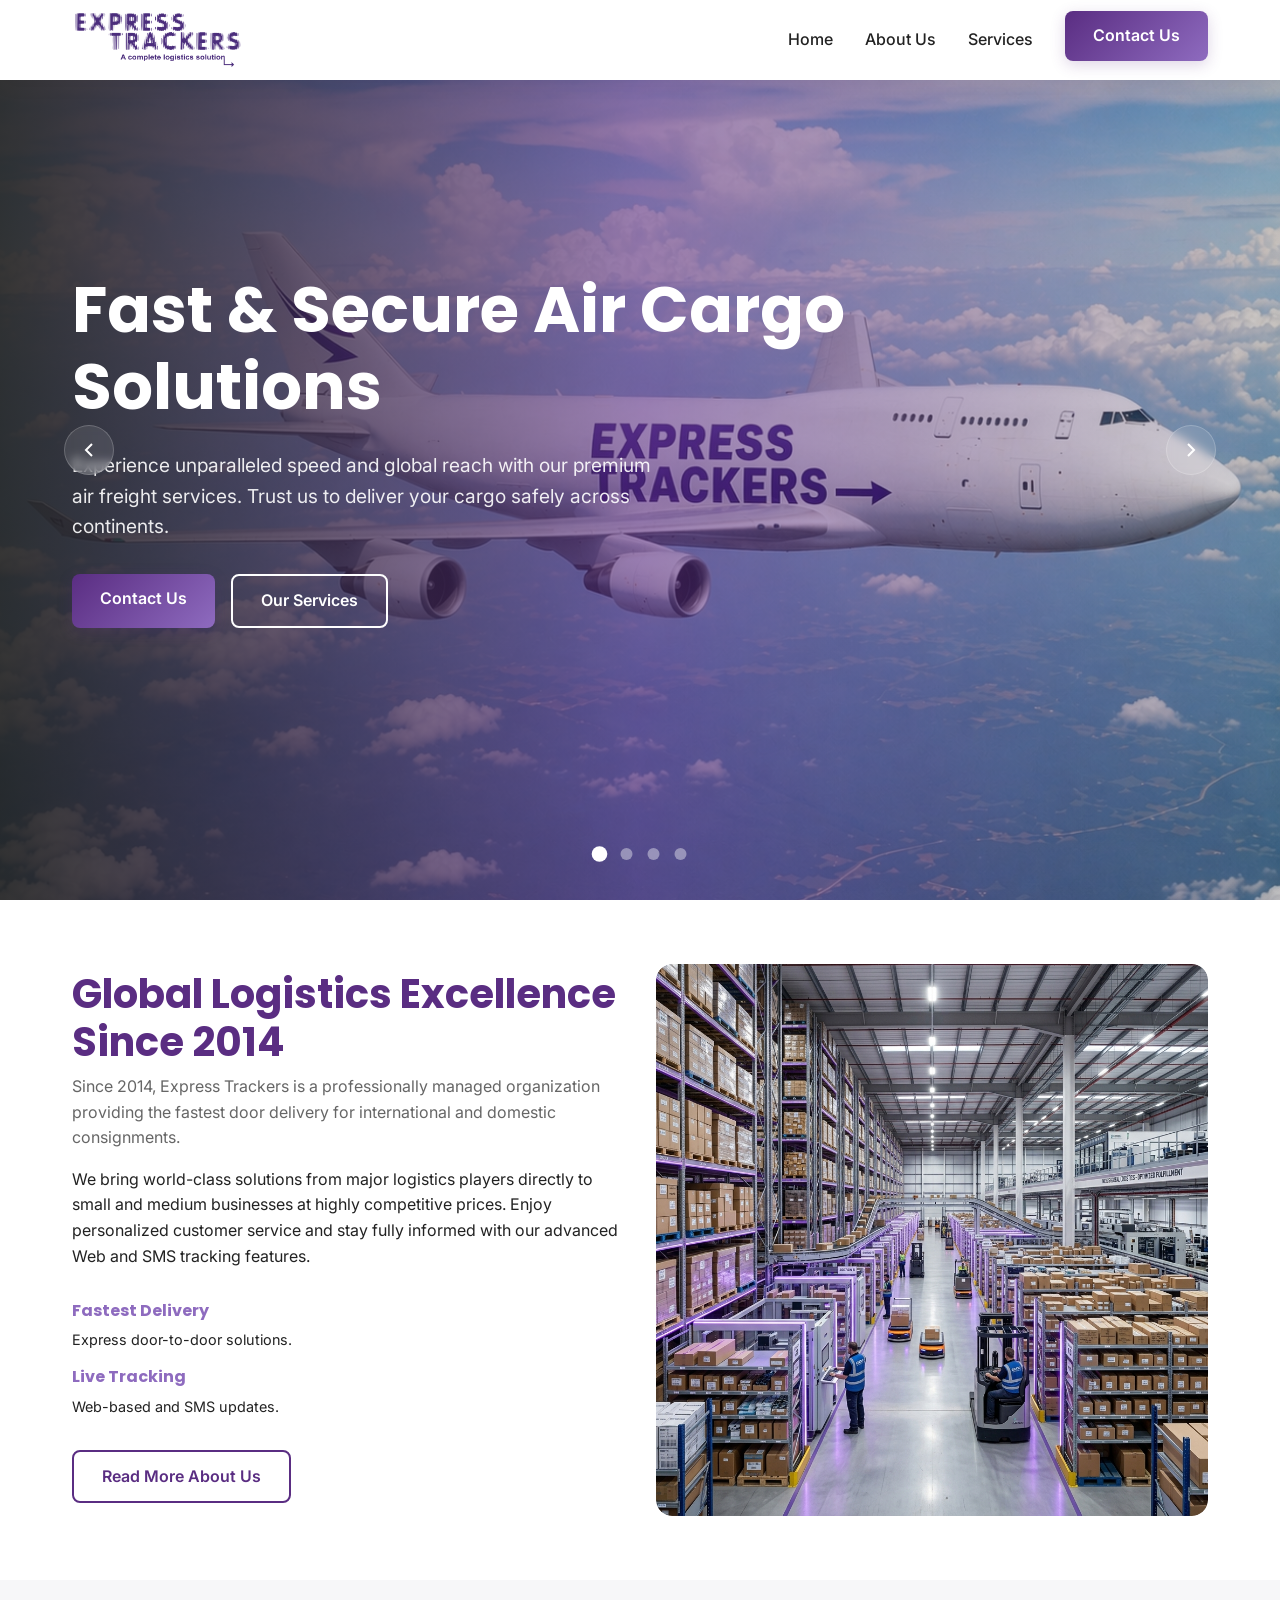
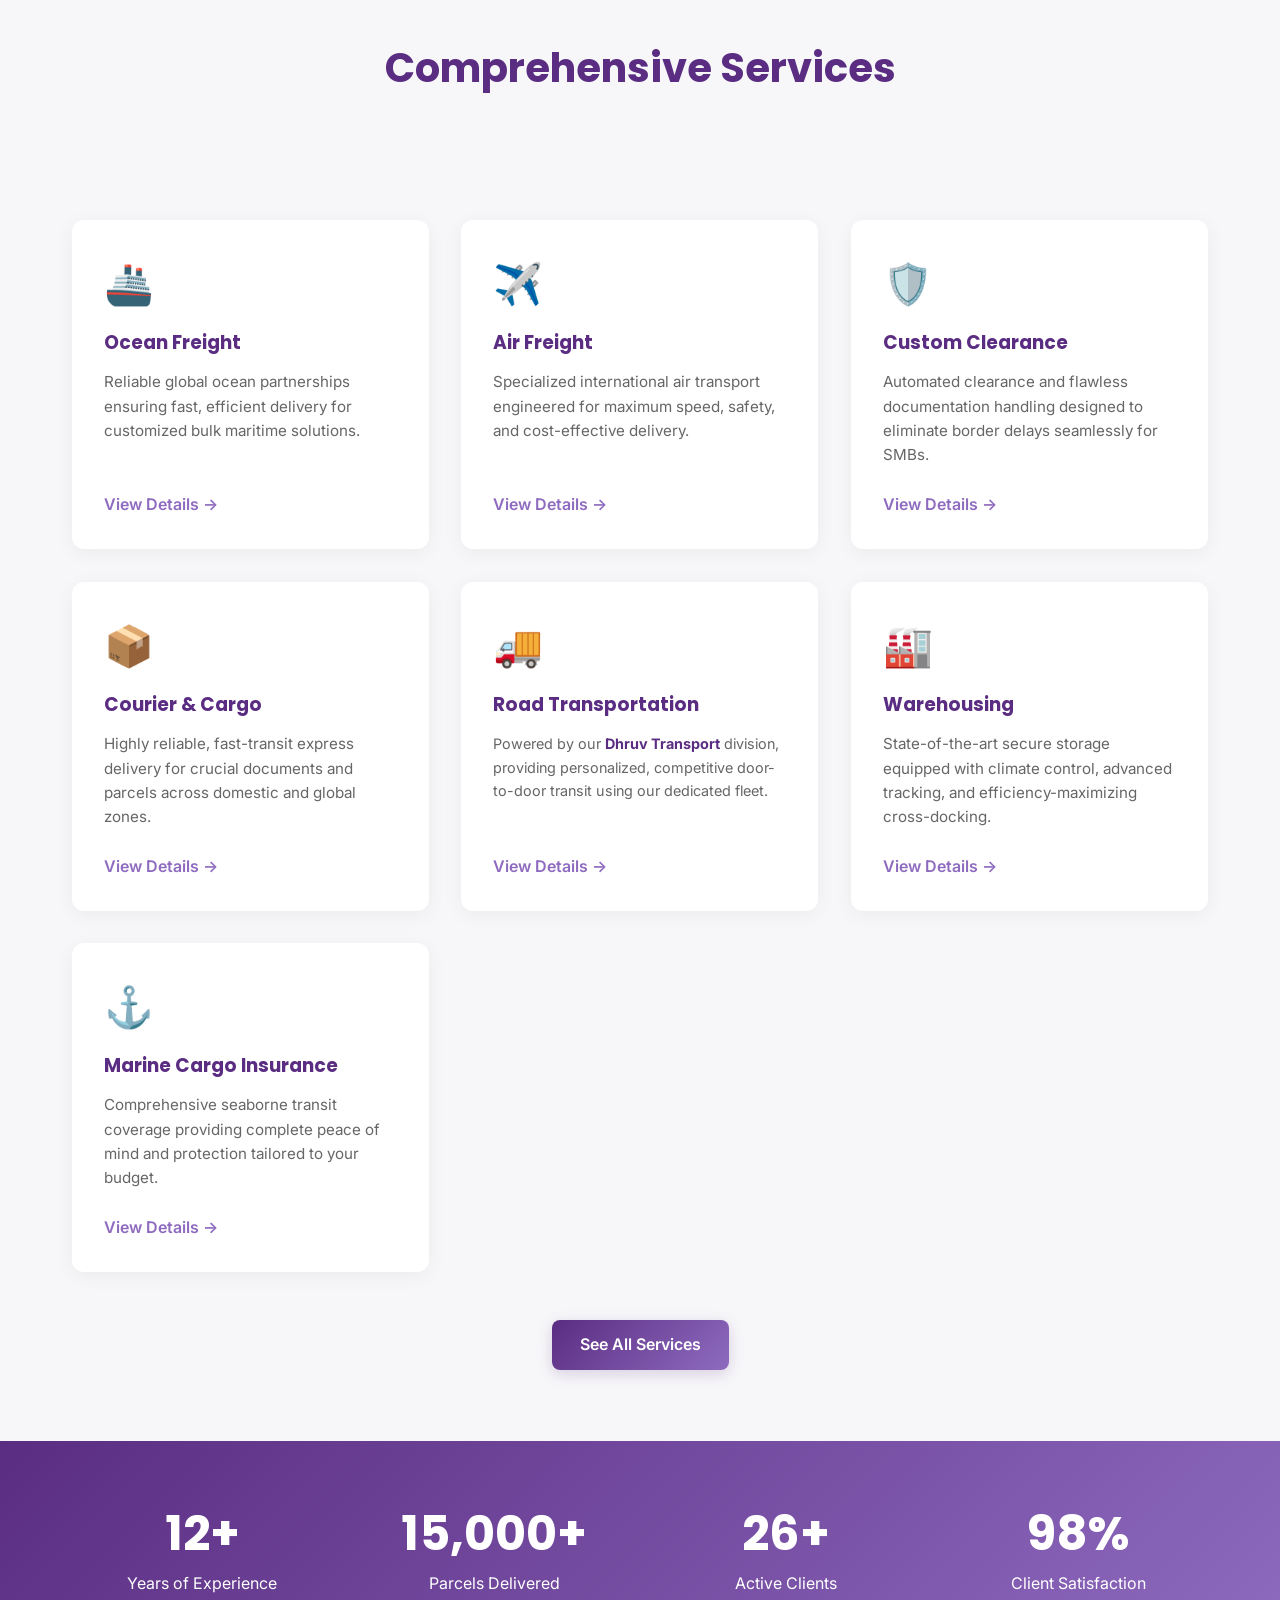
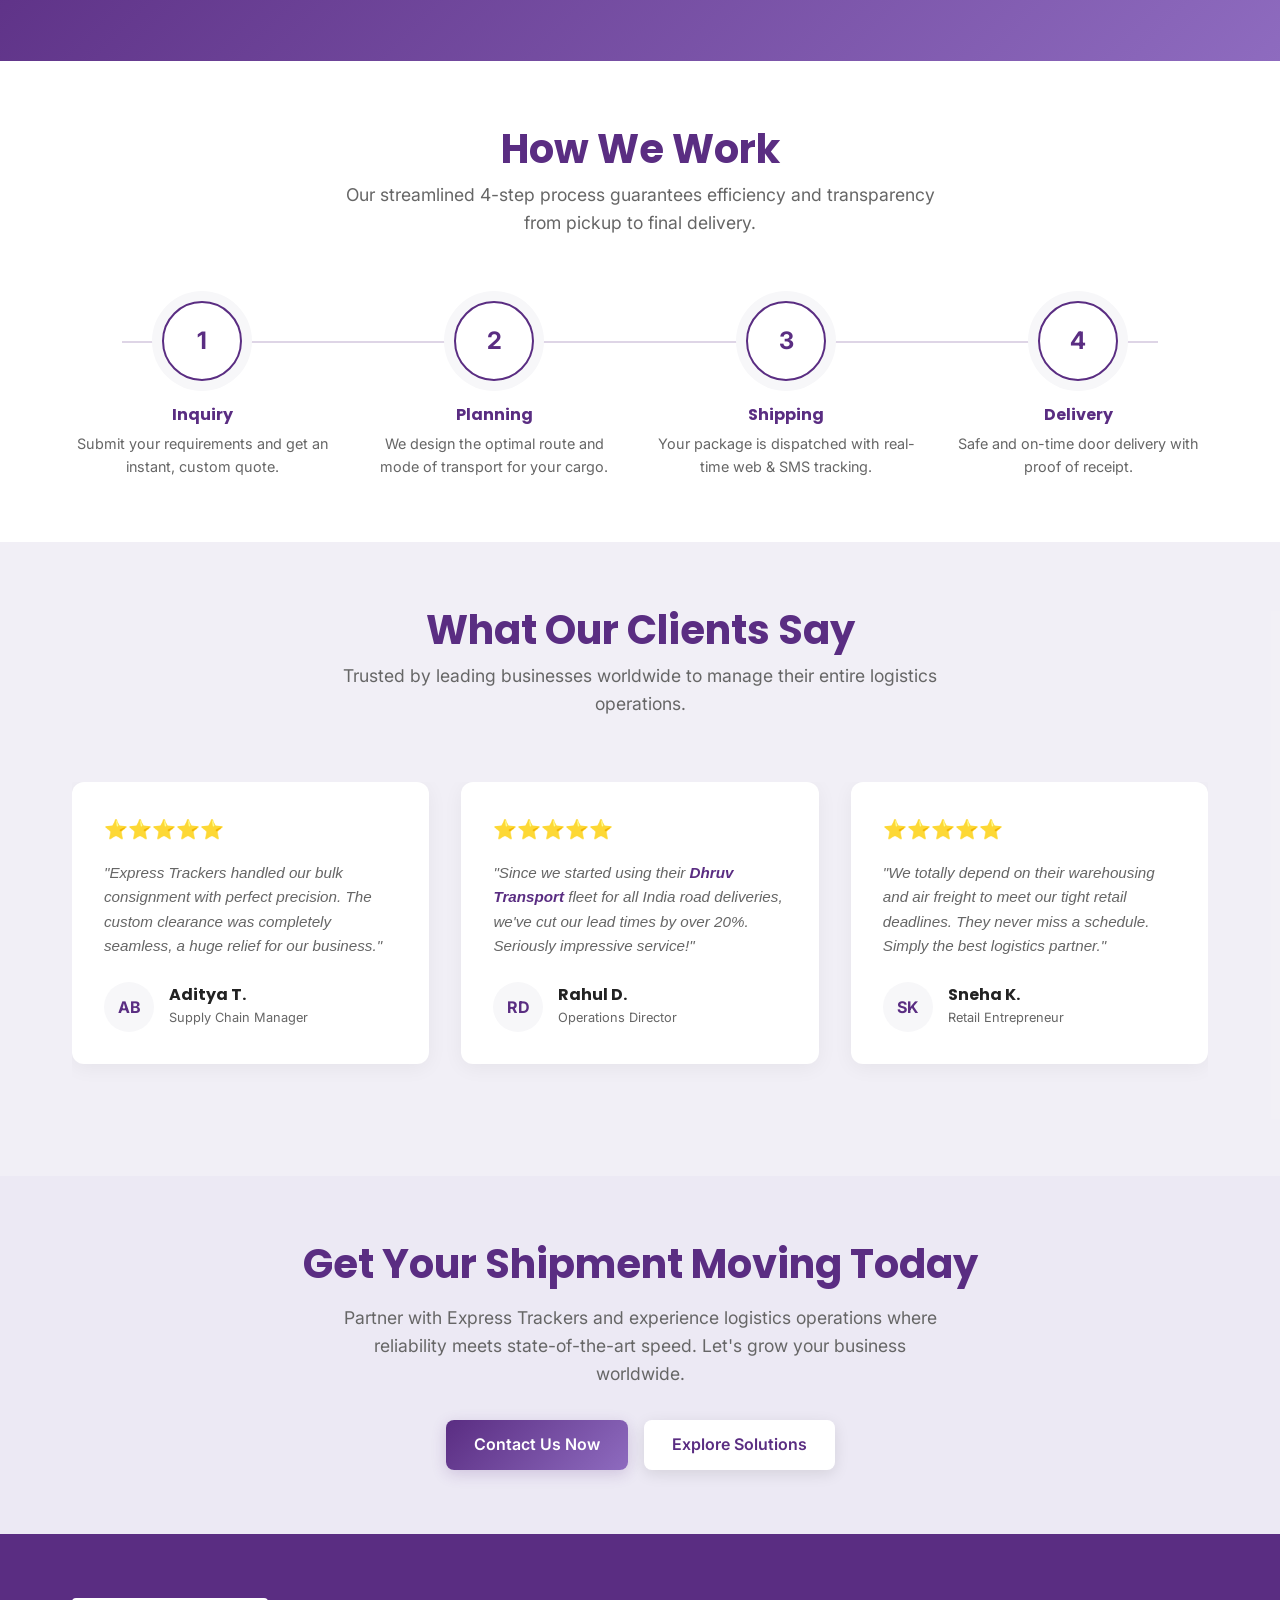
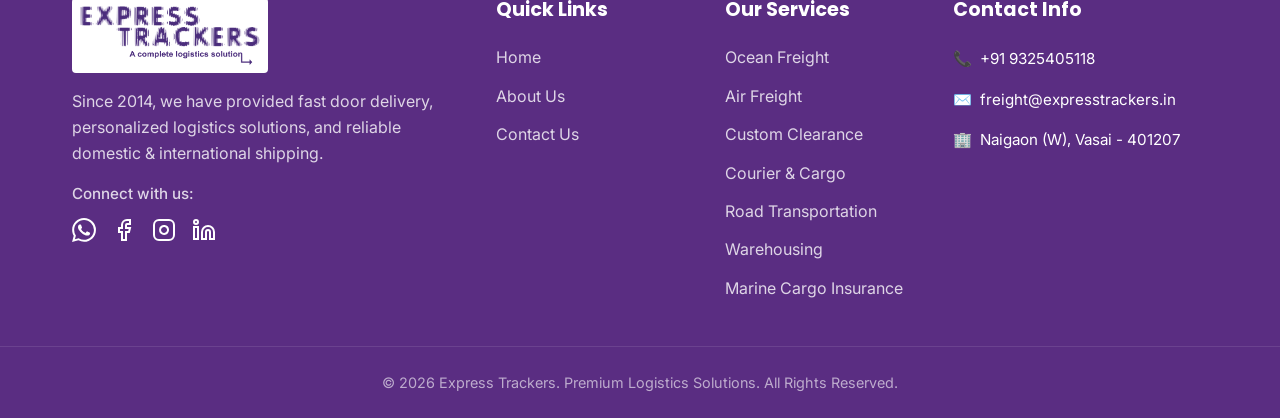
==== commit 5e1cbe64: "feat: add new assets, optimize service page SEO, and clean up URL routing" ====
--- a/index.html
+++ b/index.html
@@ -4,6 +4,9 @@
 <head>
     <meta charset="UTF-8">
     <meta name="viewport" content="width=device-width, initial-scale=1.0">
+    <meta name="description" content="Express Trackers provides premium logistics solutions, offering fast and secure air, ocean, road freight, and custom clearance services worldwide.">
+    <meta name="keywords" content="logistics, air freight, ocean freight, road transportation, custom clearance, courier, cargo, warehousing">
+    <meta name="author" content="Express Trackers">
     <title>Express Trackers | Premium Logistics Solutions</title>
     <!-- CSS -->
     <link rel="stylesheet" href="css/design-system.css">
@@ -260,6 +263,7 @@
             }
         }
     </style>
+    <link rel="icon" type="image/png" href="/assets/favicon.png">
 </head>
 
 <body class="home-page">
@@ -279,8 +283,8 @@
                     <p>Experience unparalleled speed and global reach with our premium air freight services. Trust us to
                         deliver your cargo safely across continents.</p>
                     <div class="cta-group">
-                        <a href="contact.html" class="btn btn-primary">Contact Us</a>
-                        <a href="services.html" class="btn btn-outline" style="color:white; border-color:white;">Our
+                        <a href="contact" class="btn btn-primary">Contact Us</a>
+                        <a href="services" class="btn btn-outline" style="color:white; border-color:white;">Our
                             Services</a>
                     </div>
                 </div>
@@ -298,8 +302,8 @@
                     <p>Cost-effective and highly sustainable bulk transport options. Our extensive rail network ensures
                         your goods easily reach their final node reliably.</p>
                     <div class="cta-group">
-                        <a href="contact.html" class="btn btn-primary">Contact Us</a>
-                        <a href="services.html" class="btn btn-outline" style="color:white; border-color:white;">Our
+                        <a href="contact" class="btn btn-primary">Contact Us</a>
+                        <a href="services" class="btn btn-outline" style="color:white; border-color:white;">Our
                             Services</a>
                     </div>
                 </div>
@@ -317,8 +321,8 @@
                     <p>Modern fleets fully equipped with real-time tracking modules to provide seamless door-to-door
                         delivery operations anywhere across the country.</p>
                     <div class="cta-group">
-                        <a href="contact.html" class="btn btn-primary">Contact Us</a>
-                        <a href="services.html" class="btn btn-outline" style="color:white; border-color:white;">Our
+                        <a href="contact" class="btn btn-primary">Contact Us</a>
+                        <a href="services" class="btn btn-outline" style="color:white; border-color:white;">Our
                             Services</a>
                     </div>
                 </div>
@@ -336,8 +340,8 @@
                     <p>Cost-effective global sea freight forwarding and dynamic logistics. Our modern fleet ensures bulk
                         maritime shipments arrive precisely on schedule.</p>
                     <div class="cta-group">
-                        <a href="contact.html" class="btn btn-primary">Contact Us</a>
-                        <a href="services.html" class="btn btn-outline" style="color:white; border-color:white;">Our
+                        <a href="contact" class="btn btn-primary">Contact Us</a>
+                        <a href="services" class="btn btn-outline" style="color:white; border-color:white;">Our
                             Services</a>
                     </div>
                 </div>
@@ -372,7 +376,7 @@
                 <h3 style="color: var(--primary);">Track Your Shipment</h3>
                 <p>Enter your Tracking ID to get real-time updates.</p>
             </div>
-            <form action="tracking.html" method="GET" class="quick-track-form">
+            <form action="tracking" method="GET" class="quick-track-form">
                 <input type="text" name="id" class="form-control" placeholder="Enter Tracking Number e.g. ET123456789" required>
                 <button type="submit" class="btn btn-primary">Track Now</button>
             </form>
@@ -384,8 +388,8 @@
     <section class="section section-bg-white" id="about">
         <div class="container grid grid-2" style="align-items: center;">
             <div class="reveal slide-in-left">
-                <h2 class="section-title">Global Logistics Excellence Since 2015</h2>
-                <p style="margin-bottom: 1rem; color: var(--text-muted);">Since 2015, Express Trackers is a
+                <h2 class="section-title">Global Logistics Excellence Since 2014</h2>
+                <p style="margin-bottom: 1rem; color: var(--text-muted);">Since 2014, Express Trackers is a
                     professionally managed organization providing the fastest door delivery for international and
                     domestic consignments.</p>
                 <p style="margin-bottom: 2rem;">We bring world-class solutions from major logistics players directly to
@@ -401,7 +405,7 @@
                         <p style="font-size: 0.9rem;">Web-based and SMS updates.</p>
                     </div>
                 </div>
-                <a href="about.html" class="btn btn-outline">Read More About Us</a>
+                <a href="about" class="btn btn-outline">Read More About Us</a>
             </div>
             <div class="reveal slide-in-right img-zoom-container" style="border-radius: var(--radius-lg);">
                 <img src="assets/service_warehouse.png" alt="Warehouse Operations"
@@ -424,7 +428,7 @@
                     <h3>Ocean Freight</h3>
                     <p style="color: var(--text-muted); margin-bottom: 1.5rem; font-size: 0.95rem;">Reliable global
                         ocean partnerships ensuring fast, efficient delivery for customized bulk maritime solutions.</p>
-                    <a href="service-detail.html?service=ocean" style="color: var(--secondary); font-weight: 600;">View
+                    <a href="service-detail?service=ocean" style="color: var(--secondary); font-weight: 600;">View
                         Details &rarr;</a>
                 </div>
                 <!-- Service Card 2 -->
@@ -434,7 +438,7 @@
                     <p style="color: var(--text-muted); margin-bottom: 1.5rem; font-size: 0.95rem;">Specialized
                         international air transport engineered for maximum speed, safety, and cost-effective delivery.
                     </p>
-                    <a href="service-detail.html?service=air" style="color: var(--secondary); font-weight: 600;">View
+                    <a href="service-detail?service=air" style="color: var(--secondary); font-weight: 600;">View
                         Details &rarr;</a>
                 </div>
                 <!-- Service Card 3 -->
@@ -443,7 +447,7 @@
                     <h3>Custom Clearance</h3>
                     <p style="color: var(--text-muted); margin-bottom: 1.5rem; font-size: 0.95rem;">Automated clearance
                         and flawless documentation handling designed to eliminate border delays seamlessly for SMBs.</p>
-                    <a href="service-detail.html?service=customs"
+                    <a href="service-detail?service=customs"
                         style="color: var(--secondary); font-weight: 600;">View Details &rarr;</a>
                 </div>
                 <!-- Service Card 4 -->
@@ -453,7 +457,7 @@
                     <p style="color: var(--text-muted); margin-bottom: 1.5rem; font-size: 0.95rem;">Highly reliable,
                         fast-transit express delivery for crucial documents and parcels across domestic and global
                         zones.</p>
-                    <a href="service-detail.html?service=courier"
+                    <a href="service-detail?service=courier"
                         style="color: var(--secondary); font-weight: 600;">View Details &rarr;</a>
                 </div>
                 <!-- Service Card 5 -->
@@ -464,8 +468,9 @@
                         <strong style="color: var(--primary);">Dhruv
                             Transport</strong> division, providing personalized, competitive door-to-door transit using
                         our dedicated
-                        fleet.</p>
-                    <a href="service-detail.html?service=road" style="color: var(--secondary); font-weight: 600;">View
+                        fleet.
+                    </p>
+                    <a href="service-detail?service=road" style="color: var(--secondary); font-weight: 600;">View
                         Details &rarr;</a>
                 </div>
                 <!-- Service Card 6 -->
@@ -475,7 +480,7 @@
                     <p style="color: var(--text-muted); margin-bottom: 1.5rem; font-size: 0.95rem;">State-of-the-art
                         secure storage equipped with climate control, advanced tracking, and efficiency-maximizing
                         cross-docking.</p>
-                    <a href="service-detail.html?service=warehousing"
+                    <a href="service-detail?service=warehousing"
                         style="color: var(--secondary); font-weight: 600;">View Details &rarr;</a>
                 </div>
                 <!-- Service Card 7 -->
@@ -485,13 +490,13 @@
                     <p style="color: var(--text-muted); margin-bottom: 1.5rem; font-size: 0.95rem;">Comprehensive
                         seaborne transit coverage providing complete peace of mind and protection tailored to your
                         budget.</p>
-                    <a href="service-detail.html?service=insurance"
+                    <a href="service-detail?service=insurance"
                         style="color: var(--secondary); font-weight: 600;">View Details &rarr;</a>
                 </div>
             </div>
 
             <div class="reveal fade-up" style="margin-top: 3rem;">
-                <a href="services.html" class="btn btn-primary">See All Services</a>
+                <a href="services" class="btn btn-primary">See All Services</a>
             </div>
         </div>
     </section>
@@ -500,7 +505,7 @@
     <section class="stats-section text-center">
         <div class="container grid grid-4">
             <div class="stat-item reveal fade-up delay-100">
-                <h3>10+</h3>
+                <h3>12+</h3>
                 <p>Years of Experience</p>
             </div>
             <div class="stat-item reveal fade-up delay-200">
@@ -561,57 +566,74 @@
             <p class="section-subtitle reveal fade-up">Trusted by leading businesses worldwide to manage their entire
                 logistics operations.</p>
 
-            <div class="grid grid-3" style="margin-top: 3rem;">
-                <div class="card hover-lift reveal fade-up delay-100" style="text-align: left;">
-                    <div style="color: var(--secondary); margin-bottom: 1rem; font-size: 1.2rem;">⭐⭐⭐⭐⭐</div>
-                    <p style="color: var(--text-muted); font-size: 0.95rem; margin-bottom: 1.5rem; font-style: italic;">
-                        "Express Trackers handled our bulk consignment with perfect precision. The custom clearance was
-                        completely seamless, a huge relief for our business."
-                    </p>
-                    <div style="display: flex; align-items: center; gap: 15px;">
-                        <div
-                            style="width: 50px; height: 50px; border-radius: 50%; background: var(--bg-color); display: flex; align-items: center; justify-content: center; font-weight: bold; color: var(--primary);">
-                            AB</div>
-                        <div>
-                            <h4 style="margin: 0; font-size: 1rem; color: var(--text-dark);">Amitabh B.</h4>
-                            <span style="font-size: 0.8rem; color: var(--text-muted);">Supply Chain Manager</span>
+            <div class="testimonial-slider-container">
+                <div class="testimonial-track" id="testimonialTrack">
+                    <div class="testimonial-slide card hover-lift" style="text-align: left;">
+                        <div style="color: var(--secondary); margin-bottom: 1rem; font-size: 1.2rem;">⭐⭐⭐⭐⭐</div>
+                        <p style="color: var(--text-muted); font-size: 0.95rem; margin-bottom: 1.5rem; font-style: italic;">
+                            "Express Trackers handled our bulk consignment with perfect precision. The custom clearance was
+                            completely seamless, a huge relief for our business."
+                        </p>
+                        <div style="display: flex; align-items: center; gap: 15px; margin-top: auto;">
+                            <div style="width: 50px; height: 50px; border-radius: 50%; background: var(--bg-color); display: flex; align-items: center; justify-content: center; font-weight: bold; color: var(--primary);">
+                                AB</div>
+                            <div>
+                                <h4 style="margin: 0; font-size: 1rem; color: var(--text-dark);">Aditya T.</h4>
+                                <span style="font-size: 0.8rem; color: var(--text-muted);">Supply Chain Manager</span>
+                            </div>
                         </div>
                     </div>
-                </div>
-
-                <div class="card hover-lift reveal fade-up delay-200" style="text-align: left;">
-                    <div style="color: var(--secondary); margin-bottom: 1rem; font-size: 1.2rem;">⭐⭐⭐⭐⭐</div>
-                    <p style="color: var(--text-muted); font-size: 0.95rem; margin-bottom: 1.5rem; font-style: italic;">
-                        "Since we started using their <strong style="color: var(--primary);">Dhruv Transport</strong>
-                        fleet for all India road deliveries, we've cut our lead times by over 20%. Seriously impressive
-                        service!"
-                    </p>
-                    <div style="display: flex; align-items: center; gap: 15px;">
-                        <div
-                            style="width: 50px; height: 50px; border-radius: 50%; background: var(--bg-color); display: flex; align-items: center; justify-content: center; font-weight: bold; color: var(--primary);">
-                            RD</div>
-                        <div>
-                            <h4 style="margin: 0; font-size: 1rem; color: var(--text-dark);">Rahul D.</h4>
-                            <span style="font-size: 0.8rem; color: var(--text-muted);">Operations Director</span>
+
+                    <div class="testimonial-slide card hover-lift" style="text-align: left;">
+                        <div style="color: var(--secondary); margin-bottom: 1rem; font-size: 1.2rem;">⭐⭐⭐⭐⭐</div>
+                        <p style="color: var(--text-muted); font-size: 0.95rem; margin-bottom: 1.5rem; font-style: italic;">
+                            "Since we started using their <strong style="color: var(--primary);">Dhruv Transport</strong>
+                            fleet for all India road deliveries, we've cut our lead times by over 20%. Seriously impressive
+                            service!"
+                        </p>
+                        <div style="display: flex; align-items: center; gap: 15px; margin-top: auto;">
+                            <div style="width: 50px; height: 50px; border-radius: 50%; background: var(--bg-color); display: flex; align-items: center; justify-content: center; font-weight: bold; color: var(--primary);">
+                                RD</div>
+                            <div>
+                                <h4 style="margin: 0; font-size: 1rem; color: var(--text-dark);">Rahul D.</h4>
+                                <span style="font-size: 0.8rem; color: var(--text-muted);">Operations Director</span>
+                            </div>
                         </div>
                     </div>
-                </div>
-
-                <div class="card hover-lift reveal fade-up delay-300" style="text-align: left;">
-                    <div style="color: var(--secondary); margin-bottom: 1rem; font-size: 1.2rem;">⭐⭐⭐⭐⭐</div>
-                    <p style="color: var(--text-muted); font-size: 0.95rem; margin-bottom: 1.5rem; font-style: italic;">
-                        "We totally depend on their warehousing and air freight to meet our tight retail deadlines. They
-                        never miss a schedule. Simply the best logistics partner."
-                    </p>
-                    <div style="display: flex; align-items: center; gap: 15px;">
-                        <div
-                            style="width: 50px; height: 50px; border-radius: 50%; background: var(--bg-color); display: flex; align-items: center; justify-content: center; font-weight: bold; color: var(--primary);">
-                            SK</div>
-                        <div>
-                            <h4 style="margin: 0; font-size: 1rem; color: var(--text-dark);">Sneha K.</h4>
-                            <span style="font-size: 0.8rem; color: var(--text-muted);">Retail Entrepreneur</span>
+
+                    <div class="testimonial-slide card hover-lift" style="text-align: left;">
+                        <div style="color: var(--secondary); margin-bottom: 1rem; font-size: 1.2rem;">⭐⭐⭐⭐⭐</div>
+                        <p style="color: var(--text-muted); font-size: 0.95rem; margin-bottom: 1.5rem; font-style: italic;">
+                            "We totally depend on their warehousing and air freight to meet our tight retail deadlines. They
+                            never miss a schedule. Simply the best logistics partner."
+                        </p>
+                        <div style="display: flex; align-items: center; gap: 15px; margin-top: auto;">
+                            <div style="width: 50px; height: 50px; border-radius: 50%; background: var(--bg-color); display: flex; align-items: center; justify-content: center; font-weight: bold; color: var(--primary);">
+                                SK</div>
+                            <div>
+                                <h4 style="margin: 0; font-size: 1rem; color: var(--text-dark);">Sneha K.</h4>
+                                <span style="font-size: 0.8rem; color: var(--text-muted);">Retail Entrepreneur</span>
+                            </div>
                         </div>
                     </div>
+
+                    <div class="testimonial-slide card hover-lift" style="text-align: left;">
+                        <div style="color: var(--secondary); margin-bottom: 1rem; font-size: 1.2rem;">⭐⭐⭐⭐⭐</div>
+                        <p style="color: var(--text-muted); font-size: 0.95rem; margin-bottom: 1.5rem; font-style: italic;">
+                            "The team at Express Trackers went above and beyond to ensure our delicate equipment was shipped safely. Their customer support is top-notch!"
+                        </p>
+                        <div style="display: flex; align-items: center; gap: 15px; margin-top: auto;">
+                            <div style="width: 50px; height: 50px; border-radius: 50%; background: var(--bg-color); display: flex; align-items: center; justify-content: center; font-weight: bold; color: var(--primary);">
+                                MK</div>
+                            <div>
+                                <h4 style="margin: 0; font-size: 1rem; color: var(--text-dark);">Manish K.</h4>
+                                <span style="font-size: 0.8rem; color: var(--text-muted);">Business Owner</span>
+                            </div>
+                        </div>
+                    </div>
+                </div>
+                <div class="testimonial-dots" id="testimonialDots" style="display: none; justify-content: center; gap: 10px; position: absolute; bottom: 0; width: 100%;">
+                    <!-- Dots -->
                 </div>
             </div>
         </div>
@@ -626,8 +648,8 @@
                 state-of-the-art speed. Let's grow your business worldwide.
             </p>
             <div class="cta-group" style="justify-content: center;">
-                <a href="contact.html" class="btn btn-primary">Contact Us Now</a>
-                <a href="services.html" class="btn btn-white">Explore Solutions</a>
+                <a href="contact" class="btn btn-primary">Contact Us Now</a>
+                <a href="services" class="btn btn-white">Explore Solutions</a>
             </div>
         </div>
     </section>
--- a/css/design-system.css
+++ b/css/design-system.css
@@ -157,6 +157,7 @@
   height: 100%;
   display: flex;
   flex-direction: column;
+  text-align: left;
 }
 
 .card:hover {
@@ -231,6 +232,15 @@
   display: flex;
   gap: 2rem;
   align-items: center;
+  margin-left: auto;
+}
+
+.nav-actions {
+  margin-left: 2rem;
+}
+
+.mobile-only-btn {
+  display: none !important;
 }
 
 .nav-links a {
@@ -265,7 +275,7 @@
 .footer-grid {
   display: grid;
   grid-template-columns: 2fr 1fr 1fr 1.3fr;
-  gap: 1.5rem;
+  gap: 2rem;
   margin-bottom: 2rem;
 }
 
@@ -325,5 +335,68 @@
   }
   .nav-links.active { left: 0; }
   .mobile-menu-btn { display: block; }
-  .footer-grid { grid-template-columns: 1fr; }
-}
+  .nav-actions { display: none; }
+  .mobile-only-btn { display: inline-block !important; margin-top: 1rem; }
+  
+  .footer-grid { 
+    grid-template-columns: 1fr 1fr; 
+    text-align: center;
+  }
+  .footer-col:first-child, .footer-col:last-child {
+    grid-column: span 2;
+  }
+  .footer-col .logo {
+    justify-content: center;
+  }
+  .footer-col .social-links div {
+    justify-content: center;
+  }
+  .footer-col ul li {
+    justify-content: center;
+  }
+
+  .slider-nav {
+    top: auto;
+    bottom: 80px;
+    transform: none;
+  }
+}
+
+/* Testimonial Slider */
+.testimonial-slider-container {
+    position: relative;
+    overflow: hidden;
+    margin-top: 3rem;
+    padding-bottom: 3rem;
+}
+.testimonial-track {
+    display: flex;
+    transition: transform 0.4s ease;
+    gap: 2rem;
+    align-items: stretch;
+}
+.testimonial-slide {
+    flex: 0 0 100%;
+}
+@media (min-width: 768px) {
+    .testimonial-slide {
+        flex: 0 0 calc(50% - 1rem);
+    }
+}
+@media (min-width: 992px) {
+    .testimonial-slide {
+        flex: 0 0 calc(33.333% - 1.33rem);
+    }
+}
+.test-dot {
+    width: 12px;
+    height: 12px;
+    border-radius: 50%;
+    background: rgba(90, 45, 130, 0.2);
+    cursor: pointer;
+    transition: var(--transition);
+}
+.test-dot.active {
+    background: var(--primary);
+    transform: scale(1.2);
+}
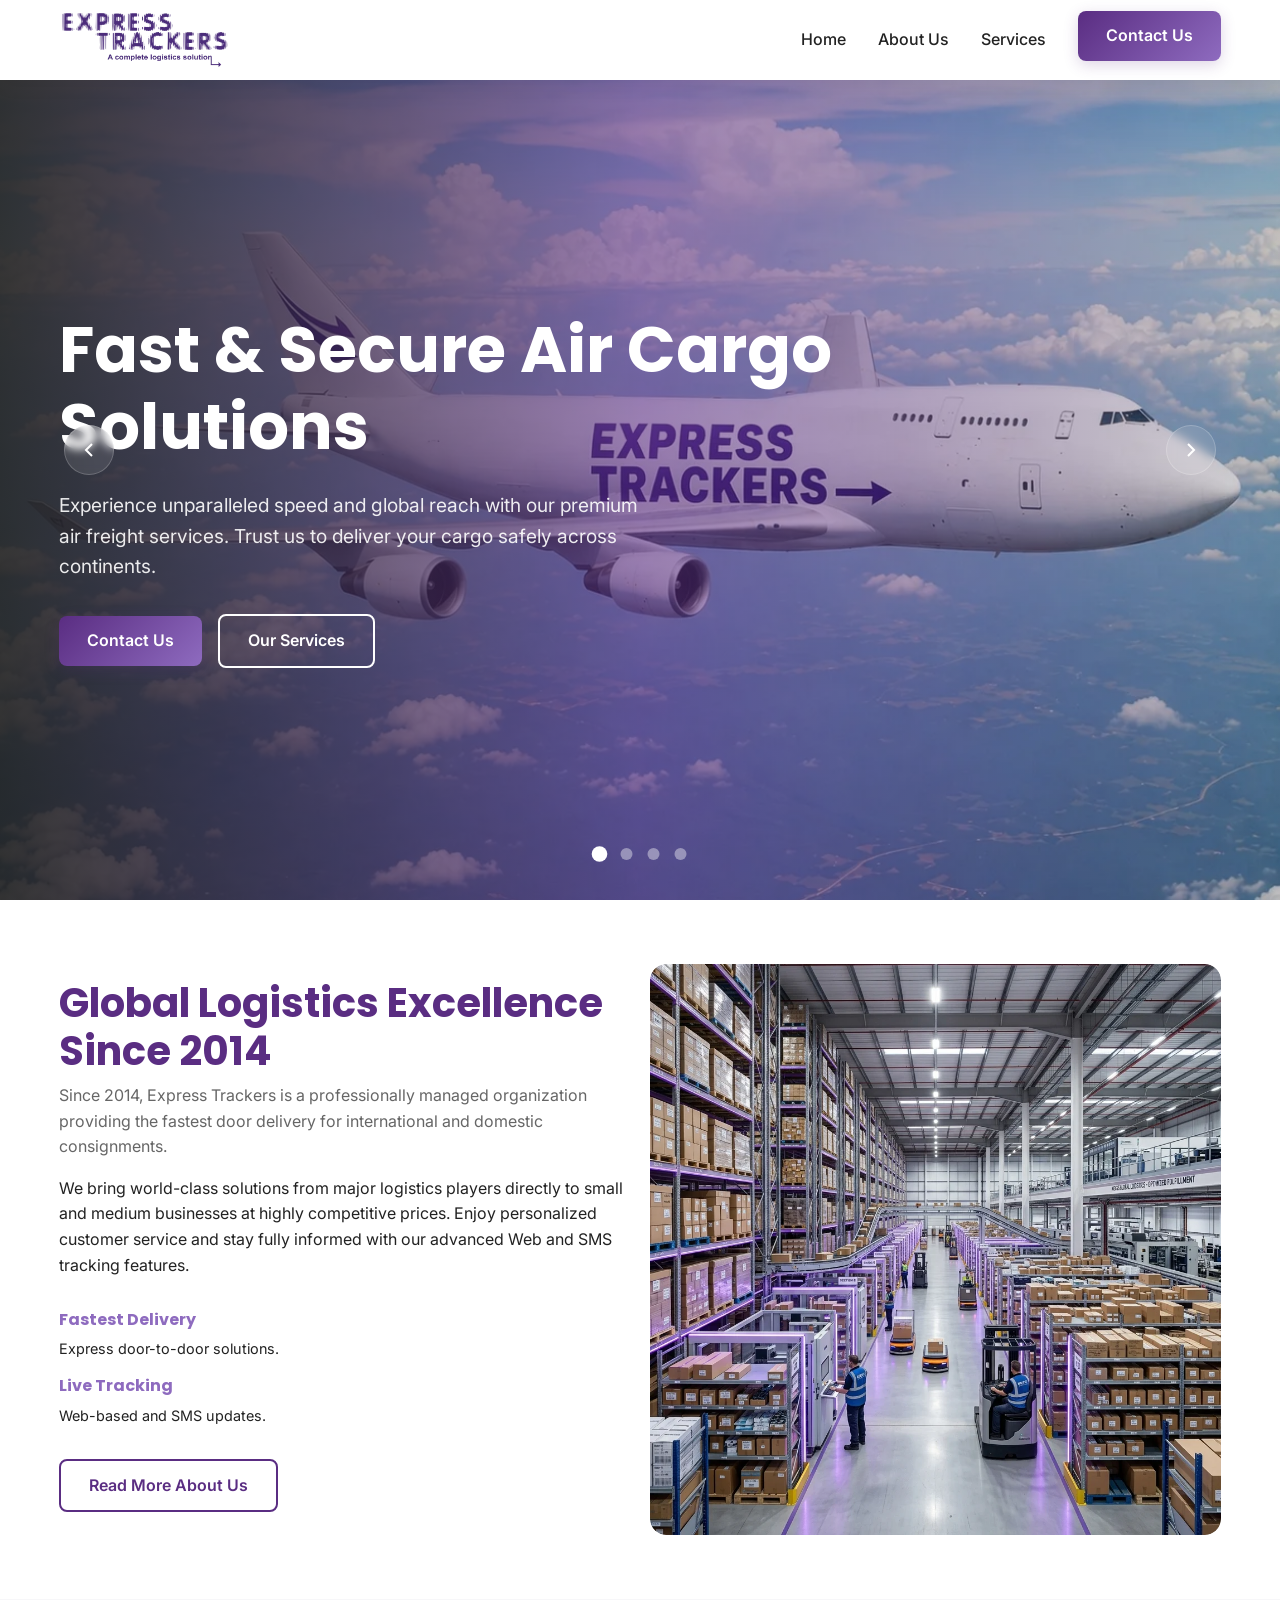
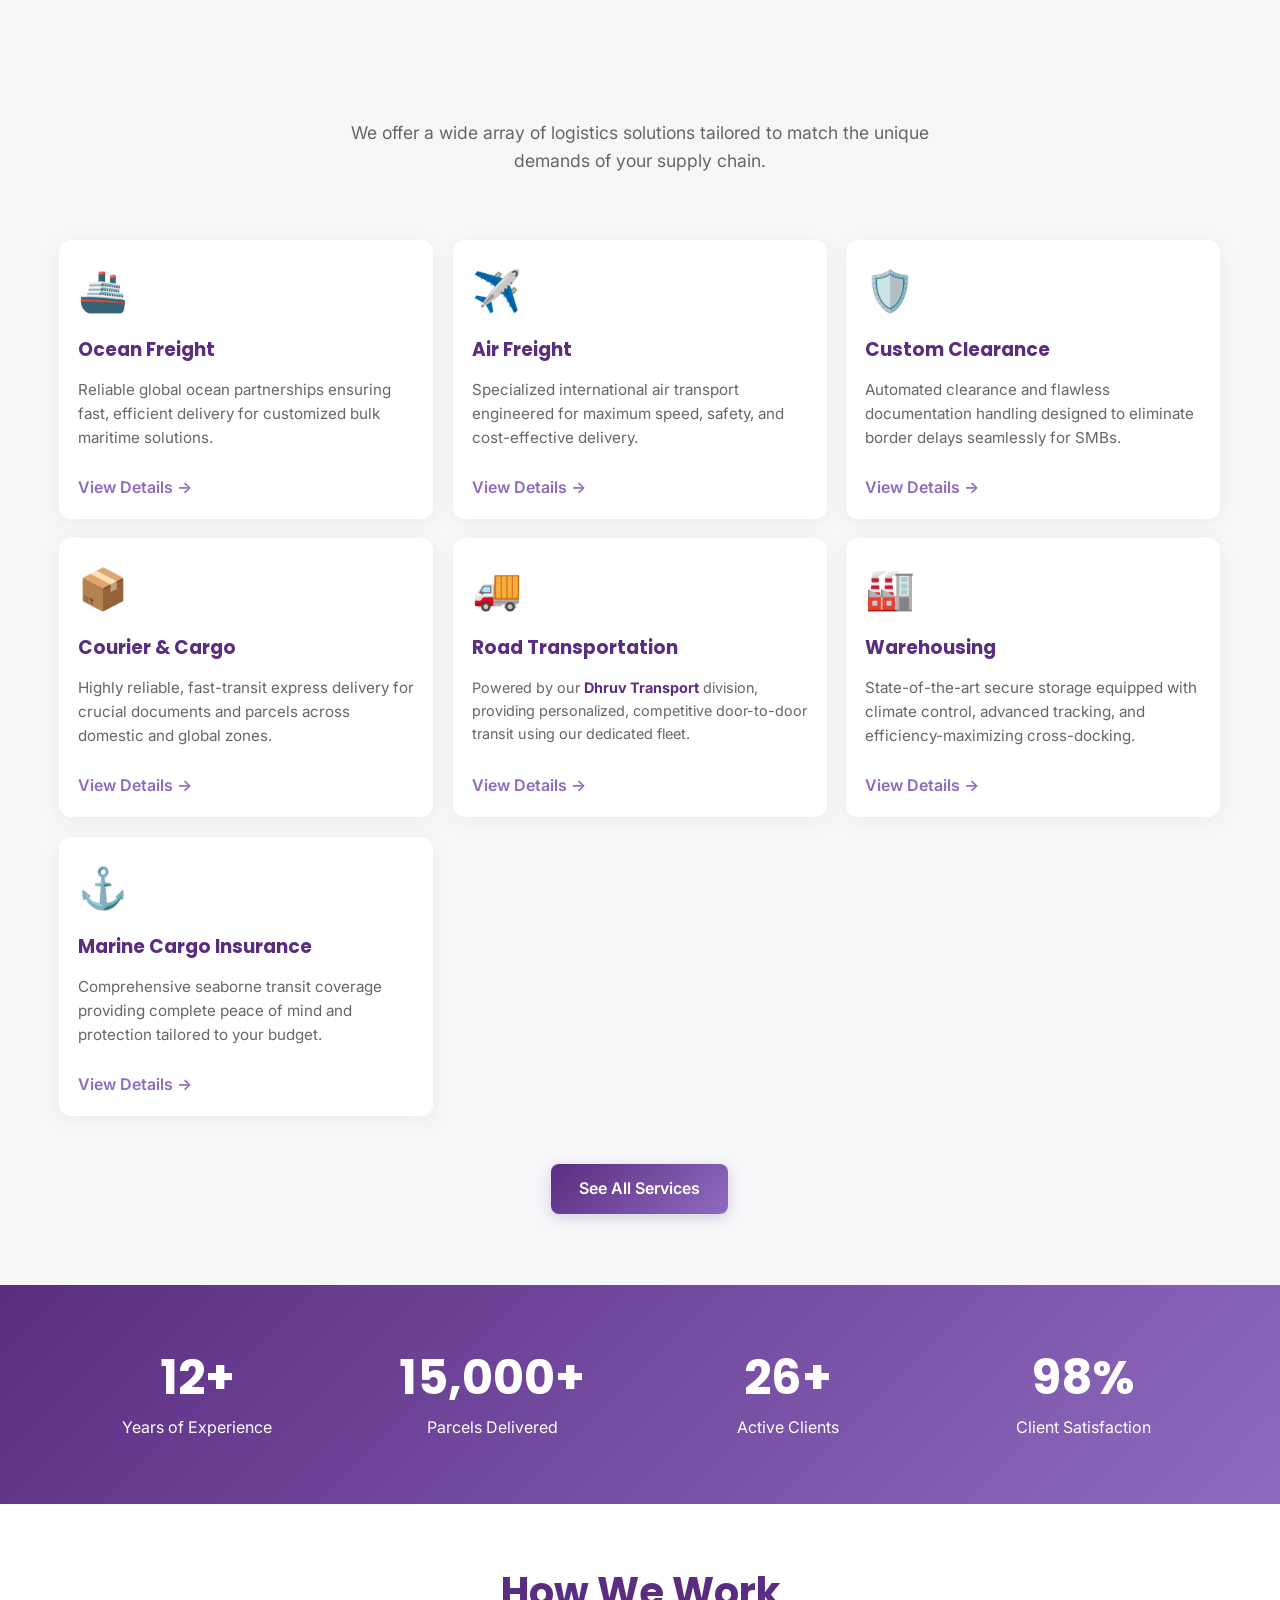
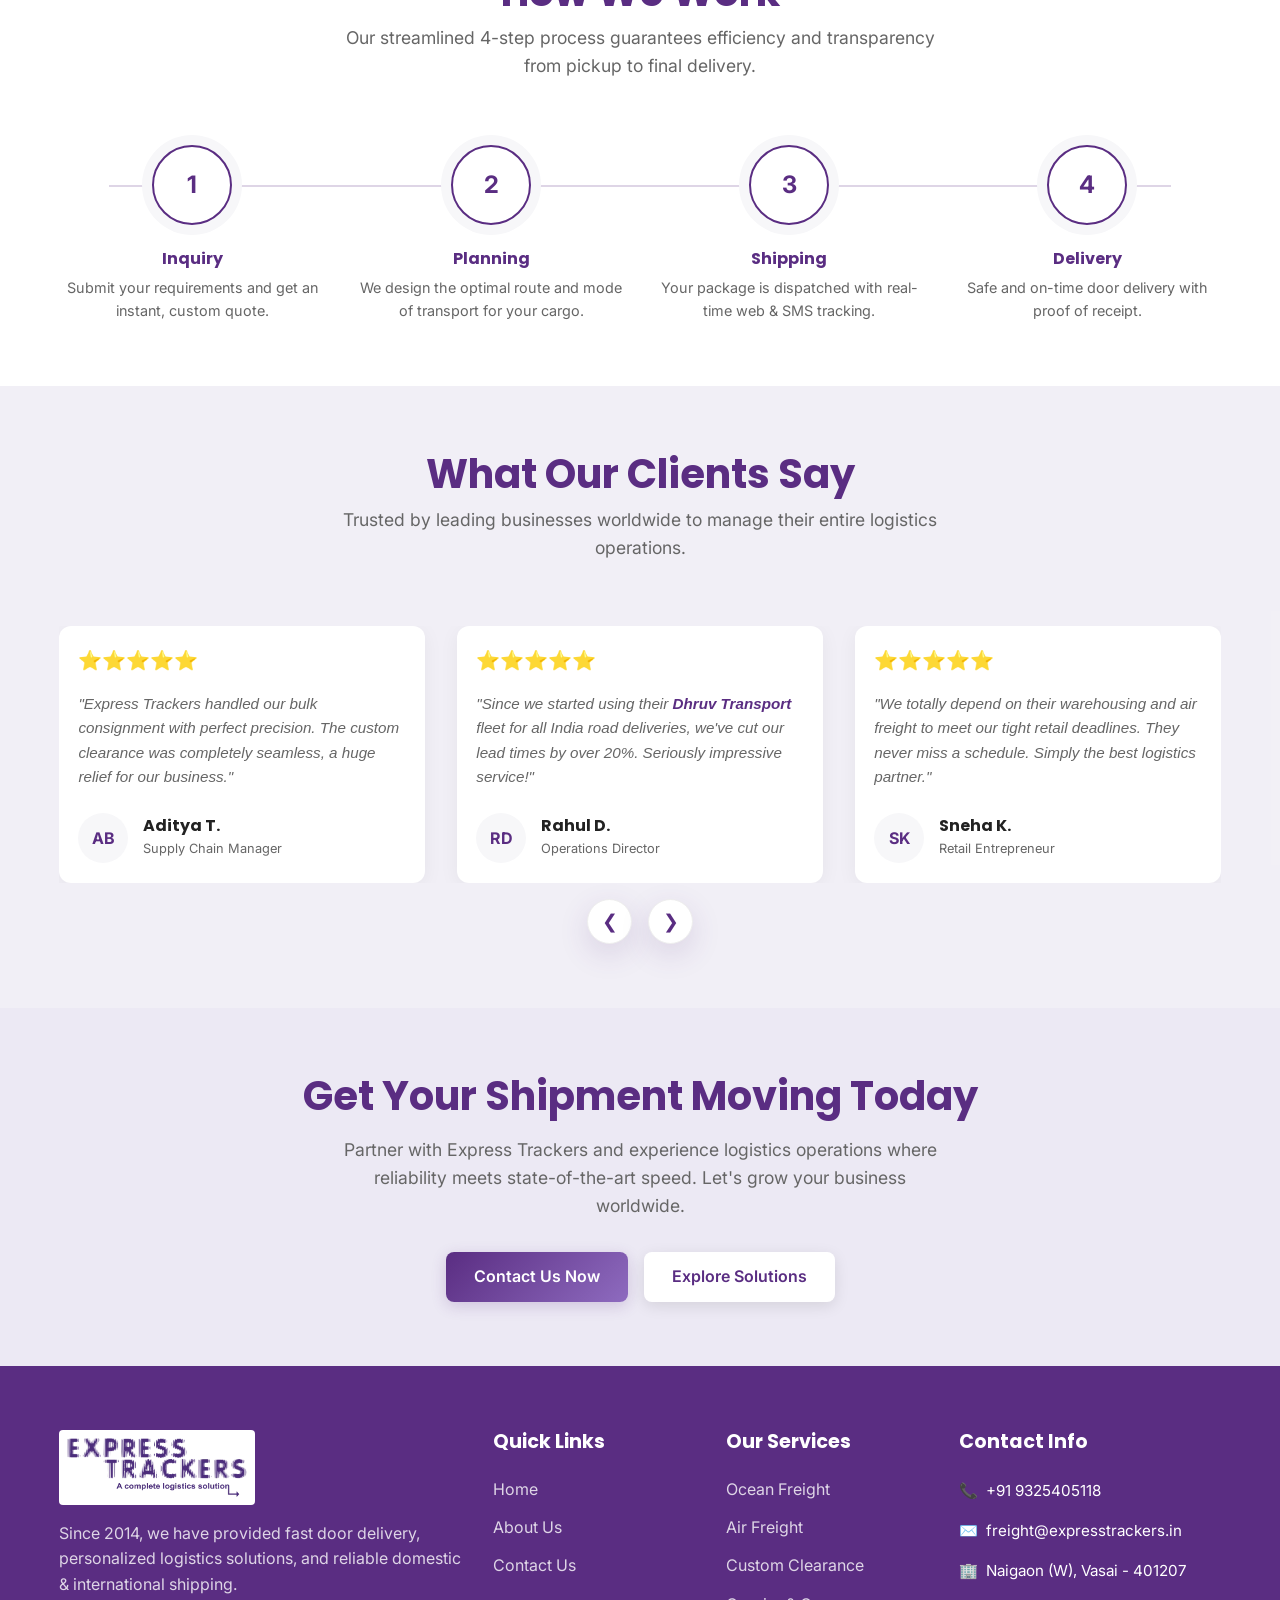
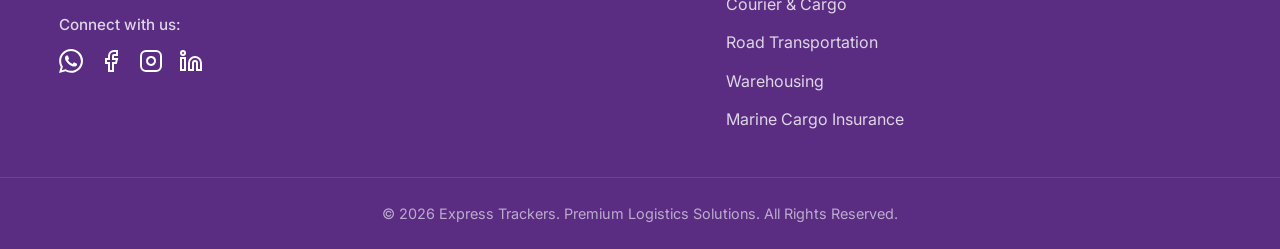
==== commit 2d2ea96d: "refactor: migrate assets to WebP, optimize CSS animations and layout, and defer script loading for i" ====
--- a/index.html
+++ b/index.html
@@ -58,6 +58,7 @@
             font-size: 4rem;
             color: var(--white);
             margin-bottom: 1.5rem;
+            padding-top: 80px;
             max-width: 800px;
         }
 
@@ -71,6 +72,8 @@
         .cta-group {
             display: flex;
             gap: 1rem;
+            align-items: center;
+            flex-wrap: wrap;
         }
 
         /* Slider Controls */
@@ -261,9 +264,34 @@
             .process-grid {
                 grid-template-columns: 1fr;
             }
+
+            header {
+                background: var(--white) !important;
+                box-shadow: var(--shadow-soft) !important;
+            }
+
+            .slider-nav {
+                display: none !important;
+            }
+            
+            .cta-group {
+                flex-direction: column;
+                width: 100%;
+            }
+            
+            .cta-group .btn {
+                width: 100%;
+                padding: 14px 20px;
+                font-size: 1rem;
+            }
         }
     </style>
     <link rel="icon" type="image/png" href="/assets/favicon.png">
+    <script src="components/nav-footer.js" defer></script>
+    <script src="js/animations.js" defer></script>
+    <script src="js/slider.js" defer></script>
+    <script src="js/main.js" defer></script>
+    <link rel="preload" as="image" href="assets/hero_air.webp" type="image/webp">
 </head>
 
 <body class="home-page">
@@ -275,7 +303,7 @@
         <!-- Slide 1 -->
         <div class="hero-slide active">
             <div class="hero-bg">
-                <img src="assets/hero_air.png" alt="Air Freight Cargo">
+                <img src="assets/hero_air.webp" alt="Air Freight Cargo">
             </div>
             <div class="container hero-content">
                 <div class="hero-text-box">
@@ -294,7 +322,7 @@
         <!-- Slide 2 -->
         <div class="hero-slide">
             <div class="hero-bg">
-                <img src="assets/hero_rail.png" alt="Rail Transport Container Train">
+                <img src="assets/hero_rail.webp" alt="Rail Transport Container Train">
             </div>
             <div class="container hero-content">
                 <div class="hero-text-box">
@@ -313,7 +341,7 @@
         <!-- Slide 3 -->
         <div class="hero-slide">
             <div class="hero-bg">
-                <img src="assets/hero_surface.png" alt="Fleet of Trucks">
+                <img src="assets/hero_surface.webp" alt="Fleet of Trucks">
             </div>
             <div class="container hero-content">
                 <div class="hero-text-box">
@@ -332,7 +360,7 @@
         <!-- Slide 4 -->
         <div class="hero-slide">
             <div class="hero-bg">
-                <img src="assets/hero_ocean.png" alt="Ocean Freight Trade">
+                <img src="assets/hero_ocean.webp" alt="Ocean Freight Trade">
             </div>
             <div class="container hero-content">
                 <div class="hero-text-box">
@@ -408,8 +436,8 @@
                 <a href="about" class="btn btn-outline">Read More About Us</a>
             </div>
             <div class="reveal slide-in-right img-zoom-container" style="border-radius: var(--radius-lg);">
-                <img src="assets/service_warehouse.png" alt="Warehouse Operations"
-                    style="border-radius: var(--radius-lg); box-shadow: var(--shadow-soft);">
+                <img src="assets/service_warehouse.webp" alt="Warehouse Operations"
+                    style="border-radius: var(--radius-lg); box-shadow: var(--shadow-soft);" loading="lazy" decoding="async">
             </div>
         </div>
     </section>
@@ -566,7 +594,9 @@
             <p class="section-subtitle reveal fade-up">Trusted by leading businesses worldwide to manage their entire
                 logistics operations.</p>
 
-            <div class="testimonial-slider-container">
+            <div class="testimonial-slider-container" style="position: relative;">
+
+
                 <div class="testimonial-track" id="testimonialTrack">
                     <div class="testimonial-slide card hover-lift" style="text-align: left;">
                         <div style="color: var(--secondary); margin-bottom: 1rem; font-size: 1.2rem;">⭐⭐⭐⭐⭐</div>
@@ -636,6 +666,12 @@
                     <!-- Dots -->
                 </div>
             </div>
+
+            <!-- Slider Controls -->
+            <div style="display: flex; justify-content: center; gap: 1rem; margin-top: 1rem;">
+                <button id="testPrevBtn" aria-label="Previous Testimonial" style="background: var(--white); border: 1px solid #eee; width: 45px; height: 45px; border-radius: 50%; box-shadow: var(--shadow-hover); cursor: pointer; display: flex; align-items: center; justify-content: center; color: var(--primary); font-size: 1.2rem; transition: 0.3s ease;">&#10094;</button>
+                <button id="testNextBtn" aria-label="Next Testimonial" style="background: var(--white); border: 1px solid #eee; width: 45px; height: 45px; border-radius: 50%; box-shadow: var(--shadow-hover); cursor: pointer; display: flex; align-items: center; justify-content: center; color: var(--primary); font-size: 1.2rem; transition: 0.3s ease;">&#10095;</button>
+            </div>
         </div>
     </section>
 
@@ -655,10 +691,6 @@
     </section>
 
     <!-- Scripts -->
-    <script src="components/nav-footer.js"></script>
-    <script src="js/animations.js"></script>
-    <script src="js/slider.js"></script>
-    <script src="js/main.js"></script>
 </body>
 
 </html>
--- a/css/design-system.css
+++ b/css/design-system.css
@@ -17,7 +17,7 @@
   --container-width: 1200px;
   --spacing-sm: 0.5rem;
   --spacing-md: 1rem;
-  --spacing-lg: 2rem;
+  --spacing-lg: 1.2rem;
   --spacing-xl: 4rem;
   --radius-sm: 8px;
   --radius-md: 12px;
@@ -41,6 +41,10 @@
   color: var(--text-dark);
   background-color: var(--bg-color);
   line-height: 1.6;
+  overflow-x: hidden;
+}
+html {
+  overflow-x: hidden;
 }
 
 h1, h2, h3, h4, h5, h6 {
@@ -162,7 +166,7 @@
 
 .card:hover {
   transform: translateY(-5px);
-  box-shadow: var(--shadow-hover);
+  box-shadow: var(--shadow-soft);
 }
 
 .card > a:last-child,
@@ -339,11 +343,12 @@
   .mobile-only-btn { display: inline-block !important; margin-top: 1rem; }
   
   .footer-grid { 
-    grid-template-columns: 1fr 1fr; 
+    grid-template-columns: 1fr; 
     text-align: center;
+    gap: 3rem;
   }
   .footer-col:first-child, .footer-col:last-child {
-    grid-column: span 2;
+    grid-column: span 1;
   }
   .footer-col .logo {
     justify-content: center;
@@ -356,9 +361,7 @@
   }
 
   .slider-nav {
-    top: auto;
-    bottom: 80px;
-    transform: none;
+    display: none;
   }
 }
 
@@ -367,7 +370,6 @@
     position: relative;
     overflow: hidden;
     margin-top: 3rem;
-    padding-bottom: 3rem;
 }
 .testimonial-track {
     display: flex;
@@ -377,6 +379,11 @@
 }
 .testimonial-slide {
     flex: 0 0 100%;
+    height: auto !important;
+}
+.testimonial-slide:hover {
+    transform: none;
+    box-shadow: var(--shadow-soft); /* Revert to default shadow instead of hover shadow */
 }
 @media (min-width: 768px) {
     .testimonial-slide {
--- a/css/animations.css
+++ b/css/animations.css
@@ -14,8 +14,8 @@
 
 .fade-up {
   transform: translateY(40px);
-  transition: opacity 0.8s cubic-bezier(0.25, 0.8, 0.25, 1), 
-              transform 0.8s cubic-bezier(0.25, 0.8, 0.25, 1);
+  transition: opacity 0.8s cubic-bezier(0.25, 0.8, 0.25, 1),
+    transform 0.8s cubic-bezier(0.25, 0.8, 0.25, 1);
 }
 
 .fade-up.active {
@@ -24,8 +24,8 @@
 
 .slide-in-left {
   transform: translateX(-40px);
-  transition: opacity 0.8s cubic-bezier(0.25, 0.8, 0.25, 1), 
-              transform 0.8s cubic-bezier(0.25, 0.8, 0.25, 1);
+  transition: opacity 0.8s cubic-bezier(0.25, 0.8, 0.25, 1),
+    transform 0.8s cubic-bezier(0.25, 0.8, 0.25, 1);
 }
 
 .slide-in-left.active {
@@ -34,8 +34,8 @@
 
 .slide-in-right {
   transform: translateX(40px);
-  transition: opacity 0.8s cubic-bezier(0.25, 0.8, 0.25, 1), 
-              transform 0.8s cubic-bezier(0.25, 0.8, 0.25, 1);
+  transition: opacity 0.8s cubic-bezier(0.25, 0.8, 0.25, 1),
+    transform 0.8s cubic-bezier(0.25, 0.8, 0.25, 1);
 }
 
 .slide-in-right.active {
@@ -43,17 +43,39 @@
 }
 
 /* Add delays for grid items */
-.delay-100 { transition-delay: 100ms; }
-.delay-200 { transition-delay: 200ms; }
-.delay-300 { transition-delay: 300ms; }
-.delay-400 { transition-delay: 400ms; }
-.delay-500 { transition-delay: 500ms; }
+.delay-100 {
+  transition-delay: 100ms;
+}
+
+.delay-200 {
+  transition-delay: 200ms;
+}
+
+.delay-300 {
+  transition-delay: 300ms;
+}
+
+.delay-400 {
+  transition-delay: 400ms;
+}
+
+.delay-500 {
+  transition-delay: 500ms;
+}
 
 /* Float Animation */
 @keyframes float {
-  0% { transform: translateY(0px); }
-  50% { transform: translateY(-15px); }
-  100% { transform: translateY(0px); }
+  0% {
+    transform: translateY(0px);
+  }
+
+  50% {
+    transform: translateY(-15px);
+  }
+
+  100% {
+    transform: translateY(0px);
+  }
 }
 
 .animate-float {
@@ -85,6 +107,7 @@
     transform: scale(0, 0);
     opacity: 0.5;
   }
+
   100% {
     transform: scale(100, 100);
     opacity: 0;
@@ -97,9 +120,17 @@
 
 /* Hero Slider Animations */
 @keyframes zoomInOut {
-  0% { transform: scale(1); }
-  50% { transform: scale(1.05); }
-  100% { transform: scale(1); }
+  0% {
+    transform: scale(1);
+  }
+
+  50% {
+    transform: scale(1.05);
+  }
+
+  100% {
+    transform: scale(1);
+  }
 }
 
 .hero-slide {
@@ -122,7 +153,9 @@
   animation: zoomInOut 10s ease-in-out infinite;
 }
 
-.hero-content h1, .hero-content p, .hero-content .cta-group {
+.hero-content h1,
+.hero-content p,
+.hero-content .cta-group {
   opacity: 0;
   transform: translateY(30px);
   transition: all 0.8s cubic-bezier(0.25, 0.8, 0.25, 1);
@@ -153,7 +186,6 @@
 
 .hover-lift:hover {
   transform: translateY(-8px);
-  box-shadow: 0 15px 30px rgba(90, 45, 130, 0.15);
 }
 
 /* Image Scale on Hover (for service cards) */
@@ -168,4 +200,4 @@
 
 .card:hover .img-zoom-container img {
   transform: scale(1.1);
-}
+}
